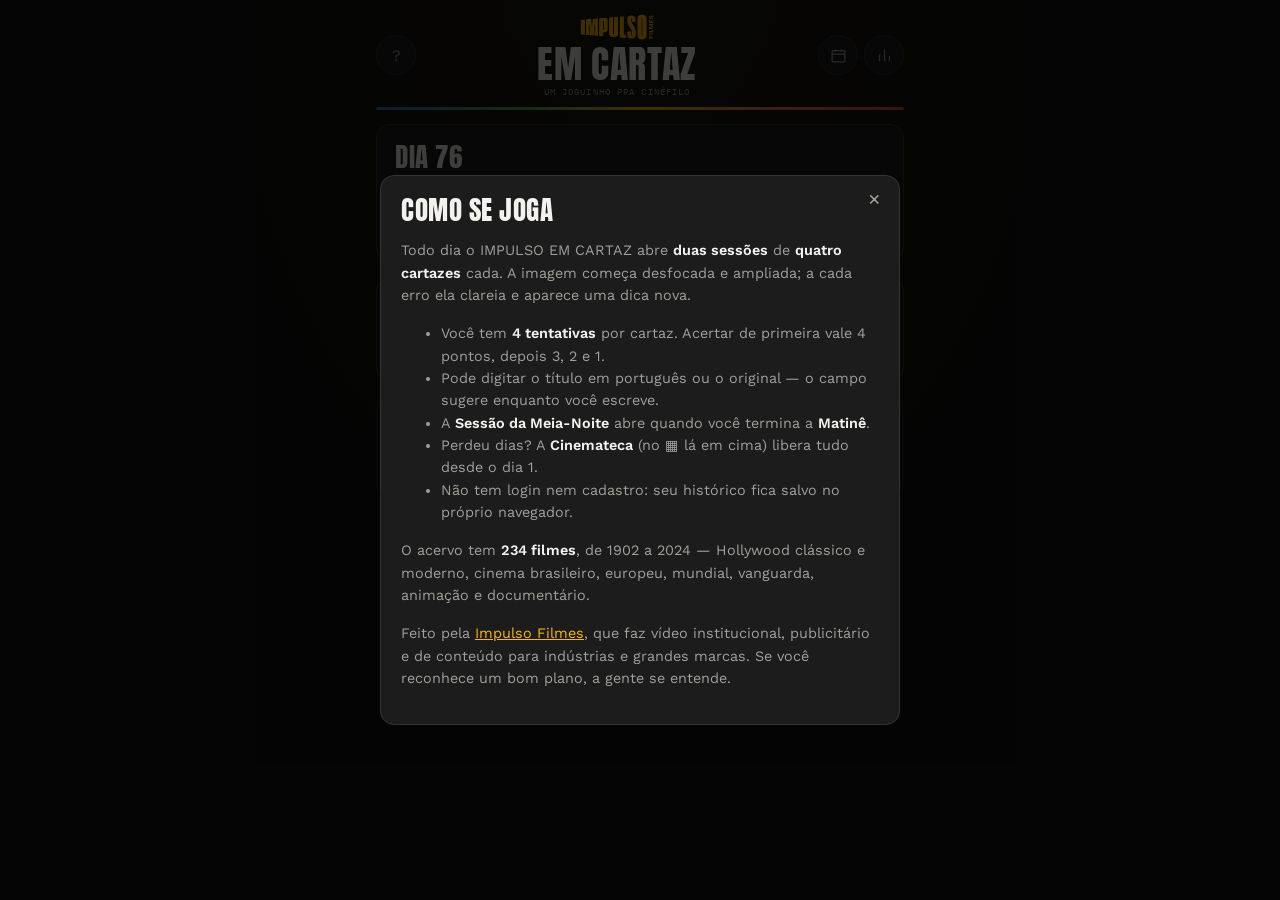
==== index.html @ c6629485 "Usa o logotipo oficial da Impulso e o ambar exato da marca - assets/logo-impulso.png: arquivo oficia" ====
<!doctype html>
<html lang="pt-BR">
<head>
<meta charset="utf-8">
<meta name="viewport" content="width=device-width,initial-scale=1,viewport-fit=cover">
<title>Impulso em Cartaz — o joguinho cinéfilo da Impulso Filmes</title>
<meta name="description" content="Todo dia, oito cartazes de cinema desfocados em duas sessões. Adivinhe o filme, de Méliès a Bacurau. Um joguinho da Impulso Filmes.">
<meta name="theme-color" content="#131313">
<meta property="og:title" content="Impulso em Cartaz — o joguinho cinéfilo da Impulso Filmes">
<meta property="og:description" content="Quatro cartazes na Matinê, quatro na Sessão da Meia-Noite. Todo dia. Sem login.">
<meta property="og:type" content="website">
<link rel="icon" href="data:image/svg+xml,%3Csvg xmlns='http://www.w3.org/2000/svg' viewBox='0 0 100 100'%3E%3Crect width='100' height='100' rx='22' fill='%23131313'/%3E%3Ccircle cx='50' cy='50' r='26' fill='none' stroke='%23f5b32d' stroke-width='7'/%3E%3Ccircle cx='50' cy='50' r='7' fill='%23f5b32d'/%3E%3C/svg%3E">
<link rel="stylesheet" href="assets/fontes/fontes.css">
<link rel="stylesheet" href="css/estilo.css">
</head>
<body>

<div class="envelope">

  <header class="topo">
    <button class="icone" id="btn-ajuda" title="Como jogar" aria-label="Como jogar">?</button>
    <div class="marca">
      <a class="logo-impulso topo-logo" href="https://impulsofilmes.com.br" target="_blank" rel="noopener" aria-label="Impulso Filmes">
        <img alt="Impulso Filmes">
        <span class="logo-texto" aria-hidden="true"><b>IMPULSO</b><i>FILMES</i></span>
      </a>
      <b>EM CARTAZ</b>
      <span class="assinatura">um joguinho pra cinéfilo</span>
    </div>
    <div class="grupo-icones">
      <button class="icone" id="btn-cinemateca" title="Cinemateca (dias anteriores)" aria-label="Cinemateca">
        <svg viewBox="0 0 24 24" width="17" height="17" fill="none" stroke="currentColor" stroke-width="1.8">
          <rect x="3" y="5" width="18" height="16" rx="2"/><path d="M3 10h18M8 3v4M16 3v4"/>
        </svg>
      </button>
      <button class="icone" id="btn-numeros" title="Seus números" aria-label="Seus números">
        <svg viewBox="0 0 24 24" width="17" height="17" fill="none" stroke="currentColor" stroke-width="1.8">
          <path d="M5 20V10M12 20V4M19 20v-7"/>
        </svg>
      </button>
    </div>
  </header>

  <div class="regua"></div>

  <main id="app">
    <div class="faixa oculto" id="faixa-arquivo"></div>
    <section id="tela-sessoes"></section>
    <section id="tela-jogo" class="oculto"></section>
    <section id="tela-revelacao" class="oculto"></section>
    <section id="tela-fim" class="oculto"></section>
    <section id="tela-cinemateca" class="oculto"></section>
  </main>

  <p class="rodape" id="rodape"></p>
</div>

<div id="modal-raiz"></div>

<script src="config.js"></script>
<script src="dados/filmes.js"></script>
<script src="dados/piadas.js"></script>
<script src="js/util.js"></script>
<script src="js/calendario.js"></script>
<script src="js/imagens.js"></script>
<script src="js/jogo.js"></script>
</body>
</html>
---- assets/fontes/fontes.css ----
/* Fontes da marca, servidas pelo proprio site (SIL Open Font License).
   Auto-suficiente: nao depende do Google Fonts, que muita rede
   corporativa bloqueia — justamente o publico deste jogo. */

/* Anton · latin-ext */
@font-face {
  font-family: 'Anton';
  font-style: normal;
  font-weight: 400;
  font-display: swap;
  src: url(anton-400-latin-ext.woff2) format('woff2');
  unicode-range: U+0100-02BA, U+02BD-02C5, U+02C7-02CC, U+02CE-02D7, U+02DD-02FF, U+0304, U+0308, U+0329, U+1D00-1DBF, U+1E00-1E9F, U+1EF2-1EFF, U+2020, U+20A0-20AB, U+20AD-20C0, U+2113, U+2C60-2C7F, U+A720-A7FF;
}

/* Anton · latin */
@font-face {
  font-family: 'Anton';
  font-style: normal;
  font-weight: 400;
  font-display: swap;
  src: url(anton-400-latin.woff2) format('woff2');
  unicode-range: U+0000-00FF, U+0131, U+0152-0153, U+02BB-02BC, U+02C6, U+02DA, U+02DC, U+0304, U+0308, U+0329, U+2000-206F, U+20AC, U+2122, U+2191, U+2193, U+2212, U+2215, U+FEFF, U+FFFD;
}

/* IBM Plex Mono · latin-ext */
@font-face {
  font-family: 'IBM Plex Mono';
  font-style: normal;
  font-weight: 400;
  font-display: swap;
  src: url(ibmplexmono-400-latin-ext.woff2) format('woff2');
  unicode-range: U+0100-02BA, U+02BD-02C5, U+02C7-02CC, U+02CE-02D7, U+02DD-02FF, U+0304, U+0308, U+0329, U+1D00-1DBF, U+1E00-1E9F, U+1EF2-1EFF, U+2020, U+20A0-20AB, U+20AD-20C0, U+2113, U+2C60-2C7F, U+A720-A7FF;
}

/* IBM Plex Mono · latin */
@font-face {
  font-family: 'IBM Plex Mono';
  font-style: normal;
  font-weight: 400;
  font-display: swap;
  src: url(ibmplexmono-400-latin.woff2) format('woff2');
  unicode-range: U+0000-00FF, U+0131, U+0152-0153, U+02BB-02BC, U+02C6, U+02DA, U+02DC, U+0304, U+0308, U+0329, U+2000-206F, U+20AC, U+2122, U+2191, U+2193, U+2212, U+2215, U+FEFF, U+FFFD;
}

/* IBM Plex Mono · latin-ext */
@font-face {
  font-family: 'IBM Plex Mono';
  font-style: normal;
  font-weight: 500;
  font-display: swap;
  src: url(ibmplexmono-500-latin-ext.woff2) format('woff2');
  unicode-range: U+0100-02BA, U+02BD-02C5, U+02C7-02CC, U+02CE-02D7, U+02DD-02FF, U+0304, U+0308, U+0329, U+1D00-1DBF, U+1E00-1E9F, U+1EF2-1EFF, U+2020, U+20A0-20AB, U+20AD-20C0, U+2113, U+2C60-2C7F, U+A720-A7FF;
}

/* IBM Plex Mono · latin */
@font-face {
  font-family: 'IBM Plex Mono';
  font-style: normal;
  font-weight: 500;
  font-display: swap;
  src: url(ibmplexmono-500-latin.woff2) format('woff2');
  unicode-range: U+0000-00FF, U+0131, U+0152-0153, U+02BB-02BC, U+02C6, U+02DA, U+02DC, U+0304, U+0308, U+0329, U+2000-206F, U+20AC, U+2122, U+2191, U+2193, U+2212, U+2215, U+FEFF, U+FFFD;
}

/* IBM Plex Mono · latin-ext */
@font-face {
  font-family: 'IBM Plex Mono';
  font-style: normal;
  font-weight: 600;
  font-display: swap;
  src: url(ibmplexmono-600-latin-ext.woff2) format('woff2');
  unicode-range: U+0100-02BA, U+02BD-02C5, U+02C7-02CC, U+02CE-02D7, U+02DD-02FF, U+0304, U+0308, U+0329, U+1D00-1DBF, U+1E00-1E9F, U+1EF2-1EFF, U+2020, U+20A0-20AB, U+20AD-20C0, U+2113, U+2C60-2C7F, U+A720-A7FF;
}

/* IBM Plex Mono · latin */
@font-face {
  font-family: 'IBM Plex Mono';
  font-style: normal;
  font-weight: 600;
  font-display: swap;
  src: url(ibmplexmono-600-latin.woff2) format('woff2');
  unicode-range: U+0000-00FF, U+0131, U+0152-0153, U+02BB-02BC, U+02C6, U+02DA, U+02DC, U+0304, U+0308, U+0329, U+2000-206F, U+20AC, U+2122, U+2191, U+2193, U+2212, U+2215, U+FEFF, U+FFFD;
}

/* Work Sans · latin-ext */
@font-face {
  font-family: 'Work Sans';
  font-style: normal;
  font-weight: 400;
  font-display: swap;
  src: url(worksans-400-latin-ext.woff2) format('woff2');
  unicode-range: U+0100-02BA, U+02BD-02C5, U+02C7-02CC, U+02CE-02D7, U+02DD-02FF, U+0304, U+0308, U+0329, U+1D00-1DBF, U+1E00-1E9F, U+1EF2-1EFF, U+2020, U+20A0-20AB, U+20AD-20C0, U+2113, U+2C60-2C7F, U+A720-A7FF;
}

/* Work Sans · latin */
@font-face {
  font-family: 'Work Sans';
  font-style: normal;
  font-weight: 400;
  font-display: swap;
  src: url(worksans-400-latin.woff2) format('woff2');
  unicode-range: U+0000-00FF, U+0131, U+0152-0153, U+02BB-02BC, U+02C6, U+02DA, U+02DC, U+0304, U+0308, U+0329, U+2000-206F, U+20AC, U+2122, U+2191, U+2193, U+2212, U+2215, U+FEFF, U+FFFD;
}

/* Work Sans · latin-ext */
@font-face {
  font-family: 'Work Sans';
  font-style: normal;
  font-weight: 500;
  font-display: swap;
  src: url(worksans-400-latin-ext.woff2) format('woff2');
  unicode-range: U+0100-02BA, U+02BD-02C5, U+02C7-02CC, U+02CE-02D7, U+02DD-02FF, U+0304, U+0308, U+0329, U+1D00-1DBF, U+1E00-1E9F, U+1EF2-1EFF, U+2020, U+20A0-20AB, U+20AD-20C0, U+2113, U+2C60-2C7F, U+A720-A7FF;
}

/* Work Sans · latin */
@font-face {
  font-family: 'Work Sans';
  font-style: normal;
  font-weight: 500;
  font-display: swap;
  src: url(worksans-400-latin.woff2) format('woff2');
  unicode-range: U+0000-00FF, U+0131, U+0152-0153, U+02BB-02BC, U+02C6, U+02DA, U+02DC, U+0304, U+0308, U+0329, U+2000-206F, U+20AC, U+2122, U+2191, U+2193, U+2212, U+2215, U+FEFF, U+FFFD;
}

/* Work Sans · latin-ext */
@font-face {
  font-family: 'Work Sans';
  font-style: normal;
  font-weight: 600;
  font-display: swap;
  src: url(worksans-400-latin-ext.woff2) format('woff2');
  unicode-range: U+0100-02BA, U+02BD-02C5, U+02C7-02CC, U+02CE-02D7, U+02DD-02FF, U+0304, U+0308, U+0329, U+1D00-1DBF, U+1E00-1E9F, U+1EF2-1EFF, U+2020, U+20A0-20AB, U+20AD-20C0, U+2113, U+2C60-2C7F, U+A720-A7FF;
}

/* Work Sans · latin */
@font-face {
  font-family: 'Work Sans';
  font-style: normal;
  font-weight: 600;
  font-display: swap;
  src: url(worksans-400-latin.woff2) format('woff2');
  unicode-range: U+0000-00FF, U+0131, U+0152-0153, U+02BB-02BC, U+02C6, U+02DA, U+02DC, U+0304, U+0308, U+0329, U+2000-206F, U+20AC, U+2122, U+2191, U+2193, U+2212, U+2215, U+FEFF, U+FFFD;
}
---- css/estilo.css ----
/* IMPULSO EM CARTAZ — folha de estilo unica.
   Tipografia e cores seguem a identidade da Impulso Filmes:
     Anton          titulos, sempre em caixa alta
     Work Sans      texto corrido
     IBM Plex Mono  bigodes (aquelas etiquetinhas em caixa alta)
   Trocar as variaveis abaixo troca o visual do jogo inteiro. */

:root{
  --fundo:#131313;        /* carvao do site */
  --papel:#1c1c1c;
  --papel-alto:#262626;
  --linha:#343434;
  --texto:#f4f2ee;
  --texto-fraco:#a3a09a;
  --impulso:#fdb908;      /* ambar oficial, tirado do proprio logotipo */
  --impulso-escuro:#d49a06;
  --cortina:#e0472c;
  --verde:#5cb87a;
  --raio:14px;
  --fonte:"Work Sans","Helvetica Neue",Helvetica,Arial,system-ui,sans-serif;
  --fonte-titulo:"Anton","Oswald","Impact","Haettenschweiler",sans-serif;
  --fonte-mono:"IBM Plex Mono","SFMono-Regular",Consolas,"Liberation Mono",monospace;
  /* regua degrade da marca */
  --regua:linear-gradient(90deg,#2f6fd0,#3aa857,#fdb908,#ef7f2a,#e0472c);
}

*{box-sizing:border-box}
html,body{margin:0;padding:0}
body{
  background:var(--fundo);
  color:var(--texto);
  font-family:var(--fonte);
  font-size:16px;
  line-height:1.55;
  -webkit-font-smoothing:antialiased;
  padding-bottom:2rem;
}
body::before{
  content:"";position:fixed;inset:0;pointer-events:none;z-index:0;opacity:.4;
  background:radial-gradient(ellipse at 50% -10%,rgba(253,185,8,.10),transparent 60%);
}
button{font-family:inherit;font-size:1rem;cursor:pointer;border:0;background:none;color:inherit}
a{color:var(--impulso)}

.envelope{position:relative;z-index:1;max-width:560px;margin:0 auto;padding:0 16px}

/* bigode: etiqueta curta em caixa alta, sempre em mono */
.bigode,.sessao-btn .etiqueta,.dica b,.selo,.cabecalho-jogo .titulo,.ficha dt,
.impulso-comenta b,.numeros span,.legenda,.tentativas,.etiqueta-imagem,
.placar .de,.rodape,.marca .assinatura,.marca .sobrenome,.resumo-lista .ano{
  font-family:var(--fonte-mono);
  text-transform:uppercase;
  letter-spacing:.12em;
}

h1,h2,h3,.nota{font-family:var(--fonte-titulo);font-weight:400;text-transform:uppercase;letter-spacing:.02em;line-height:1.05}

/* ---------- regua degrade ---------- */
.regua{height:3px;border-radius:2px;background:var(--regua);margin:0 0 14px}

/* ---------- topo ---------- */
.topo{display:flex;align-items:center;justify-content:space-between;gap:8px;padding:14px 0 10px}
.marca{text-align:center;line-height:1}
.marca .topo-logo{display:inline-flex;margin-bottom:3px}
.marca .topo-logo img{height:26px}
.marca .topo-logo .logo-texto b{font-size:1.05rem}
.marca .topo-logo .logo-texto i{font-size:.36rem}
.marca b{
  display:block;font-family:var(--fonte-titulo);font-weight:400;
  font-size:clamp(1.6rem,8.5vw,2.4rem);letter-spacing:.01em;color:var(--texto);
  white-space:nowrap;margin-top:2px;
}
.marca .assinatura{display:block;font-size:.58rem;color:var(--texto-fraco);margin-top:4px}
.icone{
  width:40px;height:40px;border-radius:50%;border:1px solid var(--linha);color:var(--texto-fraco);
  display:grid;place-items:center;background:var(--papel);
  transition:border-color .15s,background .15s,color .15s;flex:0 0 auto;
}
.icone:hover{border-color:var(--impulso);background:var(--papel-alto);color:var(--impulso)}
.grupo-icones{display:flex;gap:6px}

/* ---------- logotipo da Impulso ----------
   Enquanto nao existir assets/logo-impulso.svg, o lockup e remontado aqui
   com a propria tipografia da marca: IMPULSO em Anton e FILMES na vertical. */
.logo-impulso{display:inline-flex;align-items:center;text-decoration:none;color:var(--impulso);vertical-align:middle}
.logo-impulso img{display:none;height:26px;width:auto}
.logo-impulso.tem-arquivo img{display:block}
.logo-impulso.tem-arquivo .logo-texto{display:none}
.logo-texto{display:inline-flex;align-items:stretch;gap:3px;line-height:.82}
.logo-texto b{font-family:var(--fonte-titulo);font-weight:400;font-size:1.5rem;letter-spacing:-.01em}
.logo-texto i{
  font-family:var(--fonte-titulo);font-style:normal;font-size:.52rem;letter-spacing:.14em;
  writing-mode:vertical-rl;text-orientation:mixed;align-self:stretch;
  display:flex;align-items:flex-end;justify-content:flex-start;padding-top:2px;
}

/* ---------- faixas ---------- */
.faixa{
  background:var(--papel-alto);border:1px solid var(--linha);border-radius:var(--raio);
  padding:10px 14px;font-size:.82rem;color:var(--texto-fraco);margin-bottom:12px;
  display:flex;justify-content:space-between;align-items:center;gap:10px;
}
.faixa b{color:var(--texto)}
.faixa button{color:var(--impulso);font-size:.78rem;text-decoration:underline;white-space:nowrap;font-family:var(--fonte-mono);text-transform:uppercase;letter-spacing:.1em}

/* ---------- cartoes ---------- */
.cartao{
  background:var(--papel);border:1px solid var(--linha);border-radius:var(--raio);
  padding:18px;margin-bottom:14px;
}
.cartao h2{font-size:1.7rem;margin:0 0 4px}
.cartao p{margin:0;color:var(--texto-fraco);font-size:.9rem}
.sessao-linha{display:flex;align-items:center;justify-content:space-between;gap:12px;width:100%;text-align:left}
.sessao-btn{
  width:100%;background:var(--papel);border:1px solid var(--linha);border-radius:var(--raio);
  padding:16px 18px;margin-bottom:12px;transition:border-color .15s,transform .1s;
}
.sessao-btn:hover:not(:disabled){border-color:var(--impulso);transform:translateY(-1px)}
.sessao-btn:disabled{opacity:.55;cursor:not-allowed}
.sessao-btn .etiqueta{font-size:.6rem;color:var(--impulso)}
.sessao-btn h3{font-size:1.6rem;margin:3px 0 3px}
.sessao-btn small{color:var(--texto-fraco);font-size:.82rem;font-family:var(--fonte)}
.selo{
  font-size:.62rem;border:1px solid var(--linha);border-radius:999px;
  padding:5px 11px;color:var(--texto-fraco);white-space:nowrap;
}
.selo.ok{border-color:var(--verde);color:var(--verde)}
.selo.andamento{border-color:var(--impulso);color:var(--impulso)}

/* ---------- cabecalho do desafio ---------- */
.cabecalho-jogo{display:flex;align-items:center;justify-content:space-between;margin-bottom:10px;gap:10px}
.cabecalho-jogo .titulo{font-size:.64rem;color:var(--texto-fraco)}
.cabecalho-jogo .titulo b{color:var(--impulso);font-weight:500}
.passos{display:flex;gap:6px}
.passo{width:9px;height:9px;border-radius:50%;background:var(--linha)}
.passo.feito{background:var(--verde)}
.passo.errado{background:var(--cortina)}
.passo.atual{background:var(--impulso);box-shadow:0 0 0 3px rgba(253,185,8,.18)}

/* ---------- imagem ---------- */
.moldura{
  position:relative;width:100%;aspect-ratio:2/3;max-height:44vh;margin:0 auto 10px;
  border-radius:var(--raio);overflow:hidden;background:#000;border:1px solid var(--linha);
  display:grid;place-items:center;
}
.moldura.larga{aspect-ratio:16/9}
.moldura img{
  width:100%;height:100%;object-fit:cover;display:block;
  transition:filter .5s ease,transform .5s ease;transform-origin:var(--foco,50% 50%);
  filter:blur(var(--desfoque,26px)) grayscale(var(--cinza,1)) contrast(1.05);
  transform:scale(var(--zoom,2.1));
}
.moldura .carregando{position:absolute;inset:0;display:grid;place-items:center;color:var(--texto-fraco);font-size:.7rem;font-family:var(--fonte-mono);letter-spacing:.2em;text-transform:uppercase}
.moldura .etiqueta-imagem{
  position:absolute;left:8px;bottom:8px;font-size:.55rem;
  background:rgba(0,0,0,.6);border-radius:999px;padding:4px 10px;color:#ddd;
}

/* ---------- dicas ---------- */
.dicas{display:flex;flex-direction:column;gap:5px;margin-bottom:10px;min-height:30px}
.dica{
  background:var(--papel);border:1px solid var(--linha);border-left:3px solid var(--impulso);
  border-radius:8px;padding:7px 11px;font-size:.84rem;line-height:1.4;animation:surgir .25s ease;
  display:flex;gap:9px;align-items:baseline;
}
.dica b{color:var(--impulso);font-weight:500;font-size:.55rem;flex:0 0 auto;white-space:nowrap}
@keyframes surgir{from{opacity:0;transform:translateY(-4px)}to{opacity:1;transform:none}}

/* ---------- palpite ---------- */
.palpite{position:relative}
.palpite input{
  width:100%;padding:14px 16px;border-radius:var(--raio);border:1px solid var(--linha);
  background:var(--papel);color:var(--texto);font-size:1rem;outline:none;font-family:var(--fonte);
}
.palpite input:focus{border-color:var(--impulso)}
.sugestoes{
  /* abre PARA CIMA: se abrisse pra baixo, cobriria os botoes de chutar e
     desistir e roubaria o toque no celular */
  position:absolute;left:0;right:0;bottom:calc(100% + 6px);z-index:20;
  background:var(--papel-alto);border:1px solid var(--linha);border-radius:var(--raio);
  overflow:hidden auto;max-height:230px;box-shadow:0 12px 32px rgba(0,0,0,.5);
}
.sugestoes button{display:block;width:100%;text-align:left;padding:11px 14px;font-size:.92rem;border-bottom:1px solid var(--linha)}
.sugestoes button:last-child{border-bottom:0}
.sugestoes button:hover,.sugestoes button.marcada{background:var(--impulso);color:#151515}
.sugestoes small{color:var(--texto-fraco);margin-left:6px;font-family:var(--fonte-mono);font-size:.7rem}
.sugestoes button:hover small,.sugestoes button.marcada small{color:#3a2f10}

.botoes{display:flex;gap:8px;margin-top:10px}
.botao{
  flex:1;padding:14px 16px;border-radius:var(--raio);
  font-family:var(--fonte-titulo);font-size:1.05rem;letter-spacing:.06em;text-transform:uppercase;
  background:var(--impulso);color:#171717;transition:filter .15s;
}
.botao:hover{filter:brightness(1.08)}
.botao.secundario{background:transparent;border:1px solid var(--linha);color:var(--texto-fraco);flex:0 0 auto}
.botao.secundario:hover{border-color:var(--impulso);color:var(--impulso)}
.botao.perigo:hover{border-color:var(--cortina);color:var(--cortina)}
.botao:disabled{opacity:.5;cursor:not-allowed;filter:none}

.tentativas{display:flex;gap:6px;justify-content:center;margin-top:10px;font-size:.62rem;color:var(--texto-fraco)}
.erro-anterior{margin-top:10px;font-size:.85rem;color:var(--cortina);text-align:center;animation:tremer .3s}
@keyframes tremer{25%{transform:translateX(-4px)}75%{transform:translateX(4px)}}

/* ---------- revelacao ---------- */
.ficha h2{font-size:2rem;margin:0 0 3px}
.ficha .original{color:var(--texto-fraco);font-size:.85rem;font-style:italic;margin:0 0 10px}
.ficha dl{display:grid;grid-template-columns:auto 1fr;gap:5px 12px;margin:0 0 12px;font-size:.88rem}
.ficha dt{color:var(--texto-fraco);font-size:.58rem;padding-top:4px}
.ficha dd{margin:0}
.ficha .curiosidade{font-size:.9rem;border-top:1px solid var(--linha);padding-top:10px;margin:0 0 10px}
.impulso-comenta{
  background:linear-gradient(135deg,rgba(253,185,8,.14),rgba(253,185,8,.03));
  border:1px solid rgba(253,185,8,.35);border-radius:var(--raio);padding:12px 14px;font-size:.88rem;
}
.impulso-comenta b{display:block;font-size:.58rem;color:var(--impulso);margin-bottom:5px;font-weight:500}
.resultado-tarja{
  text-align:center;font-family:var(--fonte-titulo);letter-spacing:.06em;text-transform:uppercase;
  font-size:1.25rem;padding:9px;border-radius:var(--raio);margin-bottom:12px;
}
.resultado-tarja.acerto{background:rgba(92,184,122,.15);color:var(--verde);border:1px solid rgba(92,184,122,.4)}
.resultado-tarja.erro{background:rgba(224,71,44,.13);color:var(--cortina);border:1px solid rgba(224,71,44,.4)}

/* ---------- fim de sessao ---------- */
.placar{text-align:center;padding:6px 0 4px}
.placar .estrelas{font-size:1.6rem;letter-spacing:.14em;color:var(--impulso)}
.placar .nota{font-size:2.3rem;margin:6px 0 0}
.placar .de{color:var(--texto-fraco);font-size:.62rem;margin-top:4px}
.grade-resultado{display:flex;gap:8px;justify-content:center;margin:14px 0}
.grade-resultado span{font-size:1.5rem;letter-spacing:.1em}
.resumo-lista{list-style:none;padding:0;margin:12px 0 0;font-size:.88rem}
.resumo-lista li{display:flex;gap:8px;padding:7px 0;border-bottom:1px solid var(--linha)}
.resumo-lista li:last-child{border-bottom:0}
.resumo-lista .ano{color:var(--texto-fraco);font-size:.7rem}

/* ---------- cinemateca ---------- */
.grade-dias{display:grid;grid-template-columns:repeat(auto-fill,minmax(44px,1fr));gap:8px;margin-top:12px}
.dia-quadro{
  aspect-ratio:1;border-radius:10px;border:1px solid var(--linha);background:var(--papel);
  display:grid;place-items:center;font-size:.8rem;color:var(--texto-fraco);
  font-family:var(--fonte-mono);
}
.dia-quadro.jogavel{color:var(--texto)}
.dia-quadro.completo{background:rgba(92,184,122,.2);border-color:rgba(92,184,122,.5);color:var(--texto)}
.dia-quadro.parcial{background:rgba(253,185,8,.18);border-color:rgba(253,185,8,.5);color:var(--texto)}
.dia-quadro.hoje{outline:2px solid var(--impulso);outline-offset:2px}
.legenda{display:flex;flex-wrap:wrap;gap:12px;margin-top:14px;font-size:.58rem;color:var(--texto-fraco)}
.legenda i{width:11px;height:11px;border-radius:3px;display:inline-block;margin-right:5px;vertical-align:-1px}

/* ---------- numeros ---------- */
.numeros{display:grid;grid-template-columns:repeat(4,1fr);gap:8px;text-align:center;margin:8px 0 4px}
.numeros b{display:block;font-family:var(--fonte-titulo);font-size:1.9rem;font-weight:400}
.numeros span{font-size:.55rem;color:var(--texto-fraco)}

/* ---------- chamada da impulso ---------- */
.chamada{
  background:var(--papel);border:1px solid rgba(253,185,8,.35);border-radius:var(--raio);
  padding:0 0 20px;margin:16px 0 8px;text-align:center;overflow:hidden;
}
.chamada .regua{margin:0 0 18px;border-radius:0}
.chamada .miolo{padding:0 18px}
.chamada h3{font-size:1.45rem;margin:0 0 8px}
.chamada p{font-size:.88rem;color:var(--texto-fraco);margin:0 0 14px}
.chamada .logo-impulso{margin-bottom:12px}
.chamada .logo-impulso img{height:34px}
.chamada a.cta{
  display:inline-block;background:var(--impulso);color:#171717;text-decoration:none;
  font-family:var(--fonte-titulo);letter-spacing:.06em;text-transform:uppercase;
  padding:12px 26px;border-radius:999px;font-size:1rem;
}

/* ---------- modal ---------- */
.fundo-modal{position:fixed;inset:0;background:rgba(0,0,0,.75);display:grid;place-items:center;padding:16px;z-index:50}
.modal{
  background:var(--papel);border:1px solid var(--linha);border-radius:var(--raio);
  padding:20px;max-width:520px;width:100%;max-height:86vh;overflow:auto;position:relative;
}
.modal h2{font-size:1.7rem;margin:0 0 10px}
.modal p,.modal li{font-size:.9rem;color:var(--texto-fraco)}
.modal b{color:var(--texto)}
.fechar{position:absolute;top:10px;right:12px;font-size:1.3rem;color:var(--texto-fraco)}

.rodape{text-align:center;font-size:.56rem;color:var(--texto-fraco);margin-top:22px;line-height:2}
.rodape a{color:var(--texto-fraco);text-decoration:underline}
.rodape .logo-impulso{margin:0 3px}
.rodape .logo-impulso img{height:22px;vertical-align:-6px}
.rodape .logo-texto b{font-size:1.05rem}
.rodape .logo-texto i{font-size:.36rem}

.oculto{display:none !important}

@media (max-height:720px){
  .moldura{max-height:38vh}
}
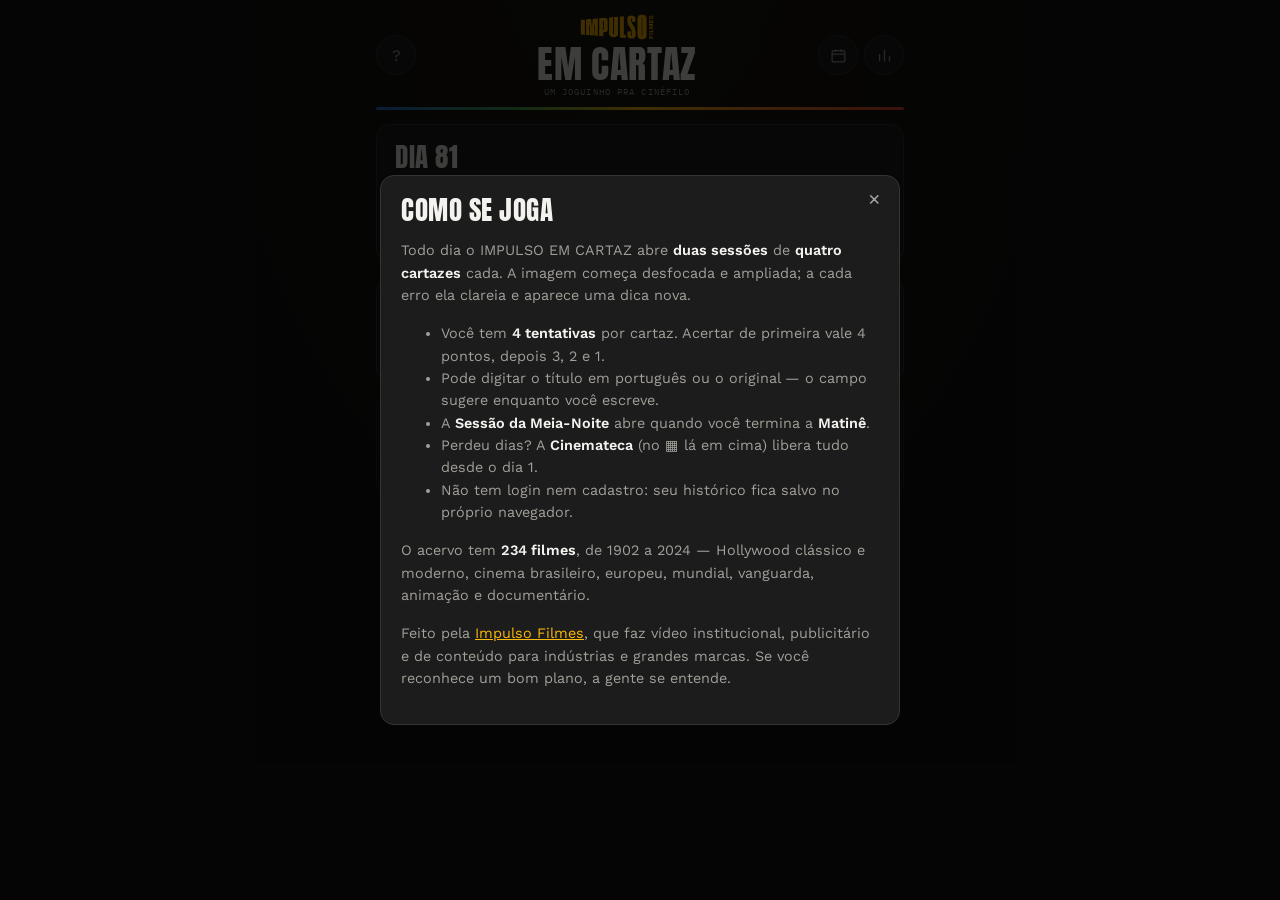
==== commit de03a5c5: "Da ao jogo uma arte de compartilhamento e icone de celular O link colado no WhatsApp, no LinkedIn ou" ====
--- a/index.html
+++ b/index.html
@@ -9,6 +9,16 @@
 <meta property="og:title" content="Impulso em Cartaz — o joguinho cinéfilo da Impulso Filmes">
 <meta property="og:description" content="Quatro cartazes na Matinê, quatro na Sessão da Meia-Noite. Todo dia. Sem login.">
 <meta property="og:type" content="website">
+<meta property="og:url" content="https://danielimpulso.github.io/impulso-em-cartaz/">
+<meta property="og:image" content="https://danielimpulso.github.io/impulso-em-cartaz/assets/og.jpg">
+<meta property="og:image:width" content="1200">
+<meta property="og:image:height" content="630">
+<meta property="og:locale" content="pt_BR">
+<meta name="twitter:card" content="summary_large_image">
+<meta name="twitter:title" content="Impulso em Cartaz">
+<meta name="twitter:description" content="Oito cartazes de cinema desfocados por dia, em duas sessões. Um joguinho da Impulso Filmes.">
+<meta name="twitter:image" content="https://danielimpulso.github.io/impulso-em-cartaz/assets/og.jpg">
+<link rel="apple-touch-icon" href="assets/icone-180.png">
 <link rel="icon" href="data:image/svg+xml,%3Csvg xmlns='http://www.w3.org/2000/svg' viewBox='0 0 100 100'%3E%3Crect width='100' height='100' rx='22' fill='%23131313'/%3E%3Ccircle cx='50' cy='50' r='26' fill='none' stroke='%23f5b32d' stroke-width='7'/%3E%3Ccircle cx='50' cy='50' r='7' fill='%23f5b32d'/%3E%3C/svg%3E">
 <link rel="stylesheet" href="assets/fontes/fontes.css">
 <link rel="stylesheet" href="css/estilo.css">
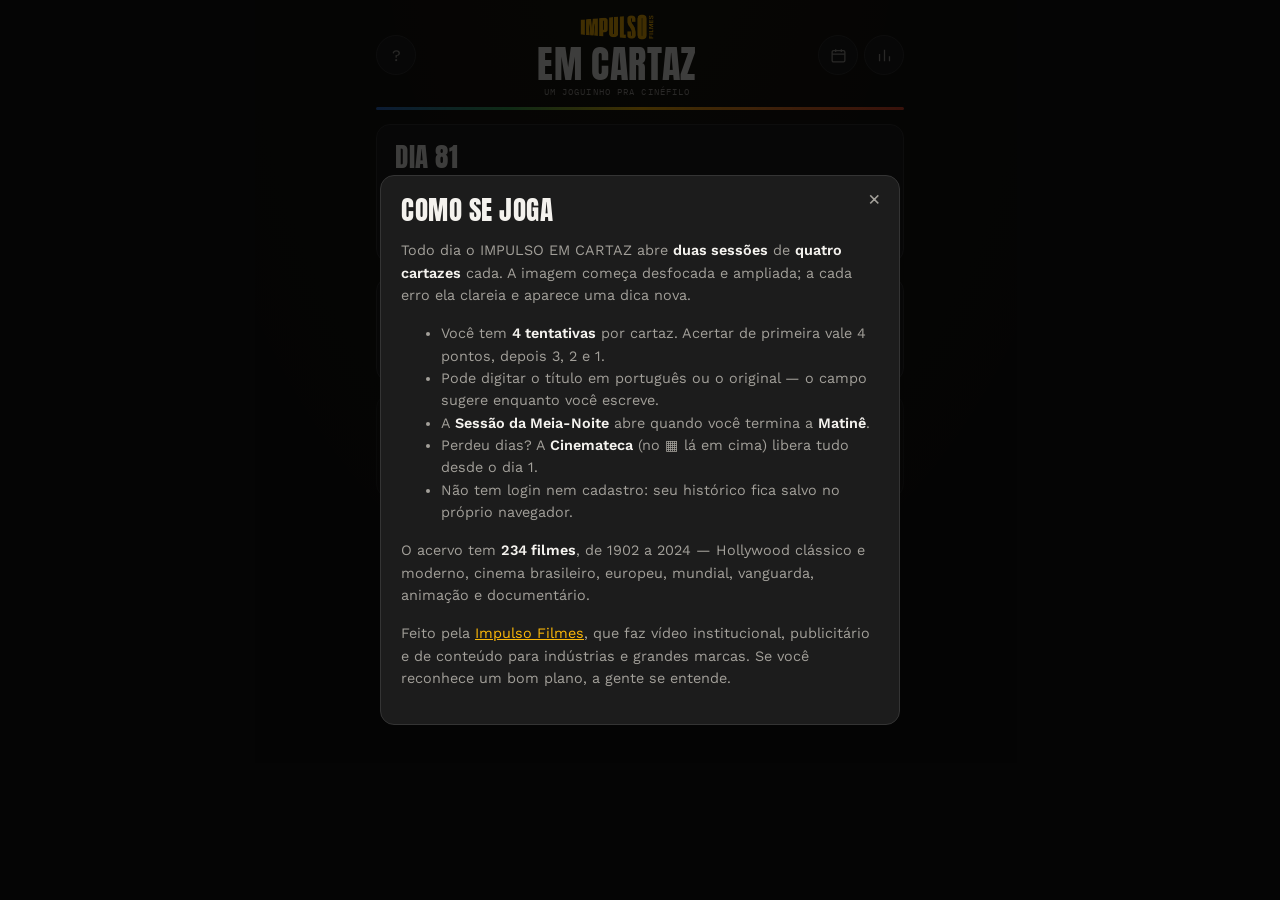
==== commit ba5bb0f6: "Adiciona o Desafie alguem, que abre o WhatsApp com a mensagem pronta No fim da sessao a pessoa escre" ====
--- a/index.html
+++ b/index.html
@@ -70,7 +70,9 @@
 <script src="config.js"></script>
 <script src="dados/filmes.js"></script>
 <script src="dados/piadas.js"></script>
+<script src="dados/nomes.js"></script>
 <script src="js/util.js"></script>
+<script src="js/metricas.js"></script>
 <script src="js/calendario.js"></script>
 <script src="js/imagens.js"></script>
 <script src="js/jogo.js"></script>
--- a/css/estilo.css
+++ b/css/estilo.css
@@ -269,6 +269,23 @@
   padding:12px 26px;border-radius:999px;font-size:1rem;
 }
 
+/* ---------- desafiar um amigo ---------- */
+.desafio h3{font-size:1.5rem;margin:0 0 4px}
+.desafio > p{font-size:.86rem;color:var(--texto-fraco);margin:0 0 14px}
+.desafio .campos{display:flex;flex-direction:column;gap:8px;margin-bottom:10px}
+.desafio input{
+  width:100%;padding:12px 14px;border-radius:10px;border:1px solid var(--linha);
+  background:var(--papel-alto);color:var(--texto);font-size:.95rem;font-family:var(--fonte);outline:none;
+}
+.desafio input:focus{border-color:var(--impulso)}
+.desafio .aviso{font-size:.8rem;color:var(--cortina);margin:0 0 10px;min-height:0}
+.desafio .previa{
+  background:var(--papel-alto);border:1px solid var(--linha);border-left:3px solid var(--impulso);
+  border-radius:10px;padding:11px 13px;font-size:.82rem;white-space:pre-wrap;color:var(--texto-fraco);
+  margin-bottom:12px;line-height:1.5;
+}
+.desafio .previa b{color:var(--texto);font-weight:600}
+
 /* ---------- modal ---------- */
 .fundo-modal{position:fixed;inset:0;background:rgba(0,0,0,.75);display:grid;place-items:center;padding:16px;z-index:50}
 .modal{
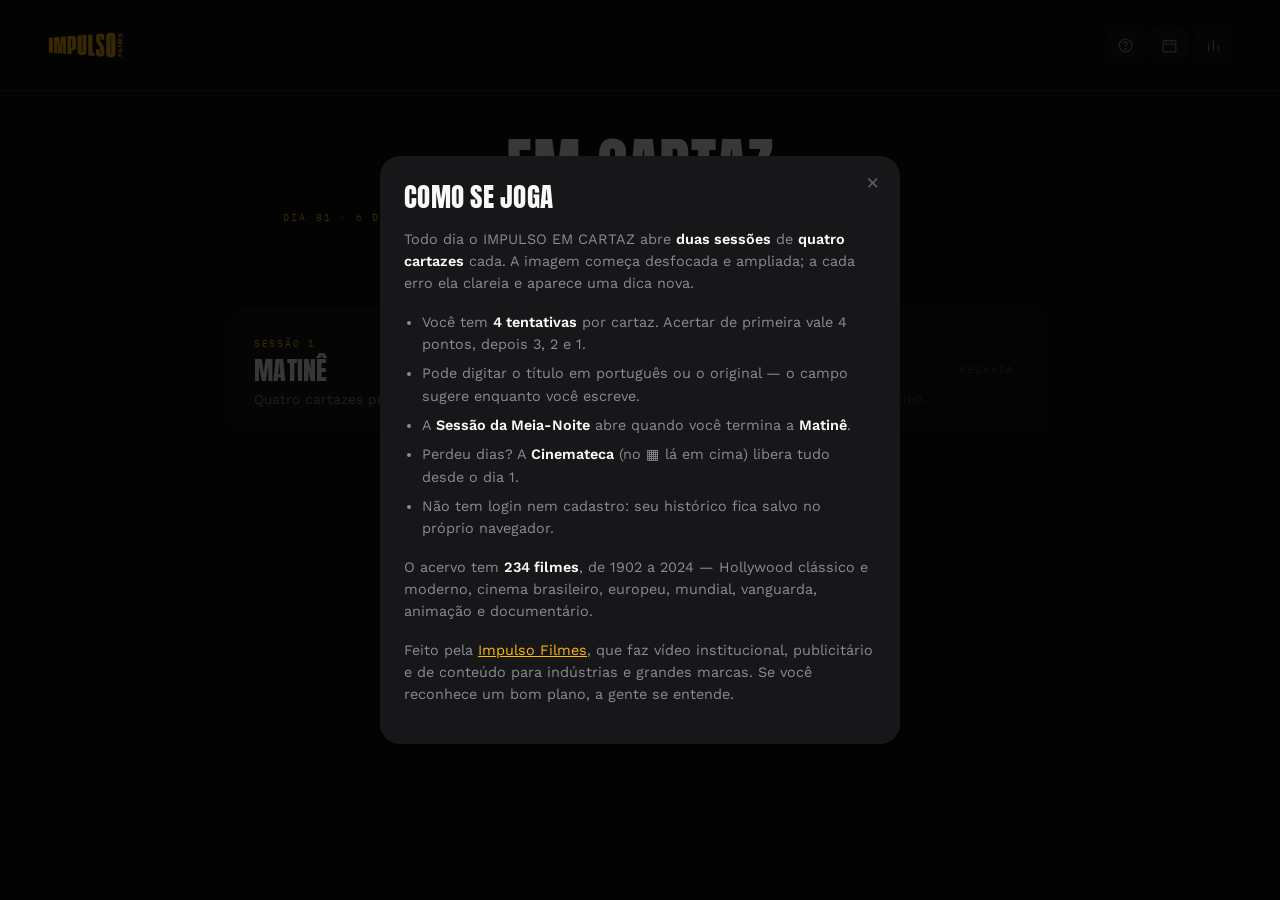
==== commit 1ebe8e93: "Redesenha a interface na direcao Sala Escura Layout aprovado a partir de dois mockups. O principio e" ====
--- a/index.html
+++ b/index.html
@@ -25,19 +25,17 @@
 </head>
 <body>
 
-<div class="envelope">
-
   <header class="topo">
-    <button class="icone" id="btn-ajuda" title="Como jogar" aria-label="Como jogar">?</button>
-    <div class="marca">
-      <a class="logo-impulso topo-logo" href="https://impulsofilmes.com.br" target="_blank" rel="noopener" aria-label="Impulso Filmes">
-        <img alt="Impulso Filmes">
-        <span class="logo-texto" aria-hidden="true"><b>IMPULSO</b><i>FILMES</i></span>
-      </a>
-      <b>EM CARTAZ</b>
-      <span class="assinatura">um joguinho pra cinéfilo</span>
-    </div>
+    <a class="logo-impulso" href="https://impulsofilmes.com.br" target="_blank" rel="noopener" aria-label="Impulso Filmes">
+      <img alt="Impulso Filmes">
+      <span class="logo-texto" aria-hidden="true"><b>IMPULSO</b><i>FILMES</i></span>
+    </a>
     <div class="grupo-icones">
+      <button class="icone" id="btn-ajuda" title="Como jogar" aria-label="Como jogar">
+        <svg viewBox="0 0 24 24" width="17" height="17" fill="none" stroke="currentColor" stroke-width="1.8">
+          <circle cx="12" cy="12" r="9"/><path d="M9.5 9.5a2.5 2.5 0 113 2.5v1.5"/><circle cx="12" cy="17" r=".7" fill="currentColor"/>
+        </svg>
+      </button>
       <button class="icone" id="btn-cinemateca" title="Cinemateca (dias anteriores)" aria-label="Cinemateca">
         <svg viewBox="0 0 24 24" width="17" height="17" fill="none" stroke="currentColor" stroke-width="1.8">
           <rect x="3" y="5" width="18" height="16" rx="2"/><path d="M3 10h18M8 3v4M16 3v4"/>
@@ -51,9 +49,8 @@
     </div>
   </header>
 
-  <div class="regua"></div>
 
-  <main id="app">
+  <main id="app" class="envelope">
     <div class="faixa oculto" id="faixa-arquivo"></div>
     <section id="tela-sessoes"></section>
     <section id="tela-jogo" class="oculto"></section>
@@ -62,8 +59,7 @@
     <section id="tela-cinemateca" class="oculto"></section>
   </main>
 
-  <p class="rodape" id="rodape"></p>
-</div>
+  <p class="rodape envelope" id="rodape"></p>
 
 <div id="modal-raiz"></div>
 
--- a/css/estilo.css
+++ b/css/estilo.css
@@ -1,311 +1,293 @@
-/* IMPULSO EM CARTAZ — folha de estilo unica.
-   Tipografia e cores seguem a identidade da Impulso Filmes:
+/* IMPULSO EM CARTAZ — folha de estilo unica (direcao "Sala Escura").
+   Tipografia e cores da Impulso Filmes:
      Anton          titulos, sempre em caixa alta
      Work Sans      texto corrido
-     IBM Plex Mono  bigodes (aquelas etiquetinhas em caixa alta)
-   Trocar as variaveis abaixo troca o visual do jogo inteiro. */
+     IBM Plex Mono  bigodes (as etiquetinhas em caixa alta)
+   Principio do layout: separar por espaco, nao por borda. Quase nada tem
+   moldura; o que agrupa e o respiro. So a acao principal tem cor. */
 
 :root{
-  --fundo:#131313;        /* carvao do site */
-  --papel:#1c1c1c;
-  --papel-alto:#262626;
-  --linha:#343434;
-  --texto:#f4f2ee;
-  --texto-fraco:#a3a09a;
-  --impulso:#fdb908;      /* ambar oficial, tirado do proprio logotipo */
-  --impulso-escuro:#d49a06;
-  --cortina:#e0472c;
-  --verde:#5cb87a;
-  --raio:14px;
+  --fundo:#0e0e10;
+  --superficie:#17171a;
+  --superficie2:#1f1f24;
+  --linha:#26262c;
+  --texto:#faf9f7;
+  --fraco:#8b8b93;
+  --apagado:#5c5c66;
+  --ambar:#fdb908;
+  --verde:#4ea46a;
+  --vermelho:#d0563c;
+  --r:16px;
   --fonte:"Work Sans","Helvetica Neue",Helvetica,Arial,system-ui,sans-serif;
-  --fonte-titulo:"Anton","Oswald","Impact","Haettenschweiler",sans-serif;
-  --fonte-mono:"IBM Plex Mono","SFMono-Regular",Consolas,"Liberation Mono",monospace;
-  /* regua degrade da marca */
-  --regua:linear-gradient(90deg,#2f6fd0,#3aa857,#fdb908,#ef7f2a,#e0472c);
+  --fonte-titulo:"Anton","Oswald","Impact",sans-serif;
+  --fonte-mono:"IBM Plex Mono","SFMono-Regular",Consolas,monospace;
 }
 
 *{box-sizing:border-box}
 html,body{margin:0;padding:0}
 body{
-  background:var(--fundo);
-  color:var(--texto);
-  font-family:var(--fonte);
-  font-size:16px;
-  line-height:1.55;
+  background:var(--fundo);color:var(--texto);
+  font-family:var(--fonte);font-size:16px;line-height:1.55;
   -webkit-font-smoothing:antialiased;
-  padding-bottom:2rem;
-}
-body::before{
-  content:"";position:fixed;inset:0;pointer-events:none;z-index:0;opacity:.4;
-  background:radial-gradient(ellipse at 50% -10%,rgba(253,185,8,.10),transparent 60%);
 }
 button{font-family:inherit;font-size:1rem;cursor:pointer;border:0;background:none;color:inherit}
-a{color:var(--impulso)}
-
-.envelope{position:relative;z-index:1;max-width:560px;margin:0 auto;padding:0 16px}
+a{color:var(--ambar)}
+h1,h2,h3,.placar .nota,.resultado-tarja{font-family:var(--fonte-titulo);font-weight:400;text-transform:uppercase;letter-spacing:.01em;line-height:1.22;margin:0}
 
 /* bigode: etiqueta curta em caixa alta, sempre em mono */
-.bigode,.sessao-btn .etiqueta,.dica b,.selo,.cabecalho-jogo .titulo,.ficha dt,
-.impulso-comenta b,.numeros span,.legenda,.tentativas,.etiqueta-imagem,
-.placar .de,.rodape,.marca .assinatura,.marca .sobrenome,.resumo-lista .ano{
-  font-family:var(--fonte-mono);
-  text-transform:uppercase;
-  letter-spacing:.12em;
-}
-
-h1,h2,h3,.nota{font-family:var(--fonte-titulo);font-weight:400;text-transform:uppercase;letter-spacing:.02em;line-height:1.05}
-
-/* ---------- regua degrade ---------- */
-.regua{height:3px;border-radius:2px;background:var(--regua);margin:0 0 14px}
+.bigode,.dica b,.selo,.cabeca .trilha-rotulo,.ficha dt,.impulso-comenta b,
+.numeros span,.legenda,.etiqueta-imagem,.placar .de,.rodape,.sessao-btn .etiqueta,
+.dica-titulo,.desisto,.resumo-lista .ano,.faixa button{
+  font-family:var(--fonte-mono);text-transform:uppercase;letter-spacing:.18em;
+}
 
 /* ---------- topo ---------- */
-.topo{display:flex;align-items:center;justify-content:space-between;gap:8px;padding:14px 0 10px}
-.marca{text-align:center;line-height:1}
-.marca .topo-logo{display:inline-flex;margin-bottom:3px}
-.marca .topo-logo img{height:26px}
-.marca .topo-logo .logo-texto b{font-size:1.05rem}
-.marca .topo-logo .logo-texto i{font-size:.36rem}
-.marca b{
-  display:block;font-family:var(--fonte-titulo);font-weight:400;
-  font-size:clamp(1.6rem,8.5vw,2.4rem);letter-spacing:.01em;color:var(--texto);
-  white-space:nowrap;margin-top:2px;
-}
-.marca .assinatura{display:block;font-size:.58rem;color:var(--texto-fraco);margin-top:4px}
+.topo{display:flex;align-items:center;justify-content:space-between;padding:18px 20px}
+.topo .logo-impulso img{height:22px}
+.grupo-icones{display:flex;gap:6px}
 .icone{
-  width:40px;height:40px;border-radius:50%;border:1px solid var(--linha);color:var(--texto-fraco);
-  display:grid;place-items:center;background:var(--papel);
-  transition:border-color .15s,background .15s,color .15s;flex:0 0 auto;
-}
-.icone:hover{border-color:var(--impulso);background:var(--papel-alto);color:var(--impulso)}
-.grupo-icones{display:flex;gap:6px}
-
-/* ---------- logotipo da Impulso ----------
-   Enquanto nao existir assets/logo-impulso.svg, o lockup e remontado aqui
-   com a propria tipografia da marca: IMPULSO em Anton e FILMES na vertical. */
-.logo-impulso{display:inline-flex;align-items:center;text-decoration:none;color:var(--impulso);vertical-align:middle}
-.logo-impulso img{display:none;height:26px;width:auto}
+  width:38px;height:38px;border:0;border-radius:12px;background:var(--superficie);
+  color:var(--fraco);display:grid;place-items:center;transition:background .15s,color .15s;
+}
+.icone:hover{background:var(--superficie2);color:var(--ambar)}
+
+.envelope{max-width:440px;margin:0 auto;padding:0 20px 32px}
+
+/* ---------- faixa de arquivo ---------- */
+.faixa{
+  display:flex;justify-content:space-between;align-items:center;gap:10px;
+  background:var(--superficie);border-radius:var(--r);padding:11px 15px;
+  font-size:.84rem;color:var(--fraco);margin-bottom:16px;
+}
+.faixa b{color:var(--texto);font-weight:500}
+.faixa button{color:var(--ambar);font-size:.62rem;white-space:nowrap}
+
+/* ---------- tela de sessoes ---------- */
+.abertura{padding:4px 0 22px}
+.abertura h1{font-size:clamp(2.1rem,11vw,2.9rem);line-height:1.05}
+.abertura .data{color:var(--ambar);font-size:.64rem;font-family:var(--fonte-mono);
+  text-transform:uppercase;letter-spacing:.2em;margin:8px 0 10px}
+.abertura p{color:var(--fraco);font-size:.92rem;margin:0}
+
+.sessao-btn{
+  width:100%;text-align:left;background:var(--superficie);border-radius:var(--r);
+  padding:18px;margin-bottom:12px;transition:background .15s,transform .1s;
+}
+.sessao-btn:hover:not(:disabled){background:var(--superficie2);transform:translateY(-1px)}
+.sessao-btn:disabled{opacity:.45;cursor:not-allowed}
+.sessao-linha{display:flex;align-items:center;justify-content:space-between;gap:14px;width:100%}
+.sessao-btn .etiqueta{font-size:.6rem;color:var(--ambar)}
+.sessao-btn h3{font-size:1.6rem;margin:4px 0 3px}
+.sessao-btn small{color:var(--fraco);font-size:.85rem;font-family:var(--fonte)}
+.selo{font-size:.6rem;color:var(--fraco);background:var(--superficie2);border-radius:999px;
+  padding:6px 12px;white-space:nowrap}
+.selo.ok{color:var(--verde)}
+.selo.andamento{color:var(--ambar)}
+
+/* ---------- tela de jogo e revelacao ---------- */
+.jogo-grade{display:block}
+.cabeca{display:flex;align-items:baseline;justify-content:space-between;gap:14px;margin:16px 0 14px}
+.cabeca h1{font-size:1.65rem}
+.cabeca h1 i{font-style:normal;color:var(--ambar)}
+.trilha{display:flex;gap:5px;flex:0 0 auto}
+.trilha i{width:26px;height:3px;border-radius:2px;background:var(--linha);display:block}
+.trilha i.ok{background:var(--verde)}
+.trilha i.errou{background:var(--vermelho)}
+.trilha i.agora{background:var(--ambar)}
+
+.moldura{
+  position:relative;width:100%;aspect-ratio:1/1;border-radius:20px;overflow:hidden;
+  background:#000;display:grid;place-items:center;
+}
+.moldura img,.moldura canvas{width:100%;height:100%;object-fit:cover;display:block;animation:aparecer .3s ease}
+.moldura canvas{image-rendering:pixelated;image-rendering:-moz-crisp-edges;image-rendering:crisp-edges}
+.moldura .carregando{position:absolute;inset:0;display:grid;place-items:center;color:var(--apagado);
+  font-family:var(--fonte-mono);font-size:.68rem;letter-spacing:.2em;text-transform:uppercase}
+.moldura .etiqueta-imagem{position:absolute;left:10px;bottom:10px;font-size:.55rem;
+  background:rgba(0,0,0,.6);border-radius:999px;padding:5px 11px;color:#ddd}
+@keyframes aparecer{from{opacity:.35}to{opacity:1}}
+
+.dica-titulo{font-size:.62rem;color:var(--apagado);margin-bottom:9px}
+.dicas{display:flex;flex-wrap:wrap;gap:7px;margin-bottom:20px;min-height:36px}
+.dica{
+  background:var(--superficie);border-radius:999px;padding:8px 15px;font-size:.84rem;
+  color:var(--fraco);display:flex;gap:9px;align-items:baseline;animation:surgir .25s ease;
+}
+.dica:last-child{background:var(--superficie2);color:var(--texto)}
+.dica b{font-size:.58rem;color:var(--ambar);font-weight:500;flex:0 0 auto;letter-spacing:.16em}
+.dica.longa{border-radius:14px;width:100%}
+@keyframes surgir{from{opacity:0;transform:translateY(-4px)}to{opacity:1;transform:none}}
+
+.palpite{position:relative;margin-bottom:12px}
+.palpite input{
+  width:100%;height:56px;border:0;border-radius:var(--r);background:var(--superficie);
+  color:var(--texto);font-family:var(--fonte);font-size:16px;padding:0 18px;
+  outline:2px solid transparent;outline-offset:0;
+}
+.palpite input::placeholder{color:var(--apagado)}
+.palpite input:focus{outline-color:var(--ambar)}
+.sugestoes{
+  position:absolute;left:0;right:0;bottom:calc(100% + 8px);z-index:20;
+  background:var(--superficie2);border-radius:var(--r);overflow:hidden auto;max-height:240px;
+  box-shadow:0 18px 40px rgba(0,0,0,.6);
+}
+.sugestoes button{display:block;width:100%;text-align:left;padding:12px 16px;font-size:.94rem}
+.sugestoes button:hover,.sugestoes button.marcada{background:var(--ambar);color:#141414}
+.sugestoes small{color:var(--apagado);margin-left:7px;font-family:var(--fonte-mono);font-size:.68rem}
+.sugestoes button:hover small,.sugestoes button.marcada small{color:#4a3c0c}
+
+.acao{
+  width:100%;height:56px;border-radius:var(--r);background:var(--ambar);color:#141414;
+  font-family:var(--fonte-titulo);font-size:1.12rem;letter-spacing:.06em;text-transform:uppercase;
+  transition:filter .15s;
+}
+.acao:hover{filter:brightness(1.07)}
+.acao:disabled{opacity:.5;cursor:not-allowed}
+.acao.calma{background:var(--superficie);color:var(--texto)}
+.acao.calma:hover{background:var(--superficie2);filter:none}
+
+.rodape-acao{display:flex;align-items:center;justify-content:space-between;gap:12px;margin-top:16px}
+.tentativas{display:flex;gap:5px;align-items:center}
+.tentativas i{width:22px;height:4px;border-radius:2px;background:var(--ambar);display:block}
+.tentativas i.gasta{background:var(--linha)}
+.desisto{color:var(--apagado);font-size:.6rem;padding:6px 0}
+.desisto:hover{color:var(--vermelho)}
+.erro-anterior{margin-top:12px;font-size:.86rem;color:var(--vermelho);text-align:center;animation:tremer .3s}
+@keyframes tremer{25%{transform:translateX(-4px)}75%{transform:translateX(4px)}}
+
+/* ---------- revelacao ---------- */
+.resultado-tarja{
+  font-family:var(--fonte-mono);font-size:.64rem;letter-spacing:.18em;text-transform:uppercase;
+  padding:9px 0;margin-bottom:14px;
+}
+.resultado-tarja.acerto{color:var(--verde)}
+.resultado-tarja.erro{color:var(--vermelho)}
+.ficha h2{font-size:2rem;margin:18px 0 3px}
+.ficha .original{color:var(--fraco);font-size:.86rem;font-style:italic;margin:0 0 16px}
+.ficha dl{display:grid;grid-template-columns:auto 1fr;gap:9px 16px;margin:0 0 18px;font-size:.9rem}
+.ficha dt{color:var(--apagado);font-size:.56rem;padding-top:4px}
+.ficha dd{margin:0}
+.ficha .curiosidade{font-size:.92rem;color:var(--fraco);margin:0 0 16px}
+.impulso-comenta{
+  background:var(--superficie);border-radius:var(--r);padding:14px 16px;font-size:.89rem;
+  border-left:3px solid var(--ambar);
+}
+.impulso-comenta b{display:block;font-size:.56rem;color:var(--ambar);margin-bottom:6px;font-weight:500}
+
+/* ---------- fim de sessao ---------- */
+.placar{text-align:center;padding:12px 0 6px}
+.placar .estrelas{font-size:1.7rem;letter-spacing:.16em;color:var(--ambar)}
+.placar .nota{font-size:2.4rem;margin:8px 0 0}
+.placar .de{color:var(--fraco);font-size:.6rem;margin-top:6px}
+.grade-resultado{text-align:center;font-size:1.6rem;letter-spacing:.14em;margin:16px 0}
+.resumo-lista{list-style:none;padding:0;margin:18px 0 0;font-size:.9rem}
+.resumo-lista li{display:flex;gap:10px;padding:9px 0;border-bottom:1px solid var(--linha)}
+.resumo-lista li:last-child{border-bottom:0}
+.resumo-lista .ano{color:var(--apagado);font-size:.64rem}
+
+/* ---------- desafiar alguem ---------- */
+.desafio{margin-top:26px}
+.desafio h3{font-size:1.5rem;margin-bottom:4px}
+.desafio > p{font-size:.88rem;color:var(--fraco);margin:0 0 16px}
+.desafio .campos{display:flex;flex-direction:column;gap:8px;margin-bottom:10px}
+.desafio input{
+  width:100%;height:50px;border:0;border-radius:14px;background:var(--superficie);
+  color:var(--texto);font-family:var(--fonte);font-size:.96rem;padding:0 16px;
+  outline:2px solid transparent;
+}
+.desafio input::placeholder{color:var(--apagado)}
+.desafio input:focus{outline-color:var(--ambar)}
+.desafio .aviso{font-size:.8rem;color:var(--vermelho);margin-bottom:10px}
+.desafio .previa{
+  background:var(--superficie);border-radius:14px;border-left:3px solid var(--ambar);
+  padding:13px 15px;font-size:.83rem;white-space:pre-wrap;color:var(--fraco);
+  line-height:1.55;margin-bottom:14px;
+}
+
+/* ---------- cinemateca ---------- */
+.grade-dias{display:grid;grid-template-columns:repeat(auto-fill,minmax(46px,1fr));gap:8px;margin-top:16px}
+.dia-quadro{
+  aspect-ratio:1;border:0;border-radius:12px;background:var(--superficie);
+  display:grid;place-items:center;font-family:var(--fonte-mono);font-size:.8rem;color:var(--fraco);
+}
+.dia-quadro:hover{background:var(--superficie2);color:var(--texto)}
+.dia-quadro.completo{background:rgba(78,164,106,.22);color:var(--texto)}
+.dia-quadro.parcial{background:rgba(253,185,8,.18);color:var(--texto)}
+.dia-quadro.hoje{outline:2px solid var(--ambar);outline-offset:2px;color:var(--texto)}
+.legenda{display:flex;flex-wrap:wrap;gap:14px;margin-top:18px;font-size:.55rem;color:var(--apagado)}
+.legenda i{width:10px;height:10px;border-radius:3px;display:inline-block;margin-right:6px;vertical-align:-1px}
+
+/* ---------- numeros ---------- */
+.numeros{display:grid;grid-template-columns:repeat(4,1fr);gap:10px;text-align:center;margin:10px 0 6px}
+.numeros b{display:block;font-family:var(--fonte-titulo);font-size:1.9rem;font-weight:400}
+.numeros span{font-size:.52rem;color:var(--fraco)}
+
+/* ---------- chamada da impulso ---------- */
+.chamada{background:var(--superficie);border-radius:20px;padding:24px 20px;margin:28px 0 8px;text-align:center}
+.chamada .logo-impulso img{height:30px;margin-bottom:14px}
+.chamada h3{font-size:1.4rem;margin-bottom:8px}
+.chamada p{font-size:.89rem;color:var(--fraco);margin:0 0 18px}
+.chamada a.cta{
+  display:inline-block;background:var(--ambar);color:#141414;text-decoration:none;
+  font-family:var(--fonte-titulo);letter-spacing:.06em;text-transform:uppercase;
+  padding:13px 28px;border-radius:999px;font-size:1rem;
+}
+
+/* ---------- logotipo ---------- */
+.logo-impulso{display:inline-flex;align-items:center;text-decoration:none;color:var(--ambar);vertical-align:middle}
+.logo-impulso img{display:none;width:auto}
 .logo-impulso.tem-arquivo img{display:block}
 .logo-impulso.tem-arquivo .logo-texto{display:none}
 .logo-texto{display:inline-flex;align-items:stretch;gap:3px;line-height:.82}
-.logo-texto b{font-family:var(--fonte-titulo);font-weight:400;font-size:1.5rem;letter-spacing:-.01em}
-.logo-texto i{
-  font-family:var(--fonte-titulo);font-style:normal;font-size:.52rem;letter-spacing:.14em;
-  writing-mode:vertical-rl;text-orientation:mixed;align-self:stretch;
-  display:flex;align-items:flex-end;justify-content:flex-start;padding-top:2px;
-}
-
-/* ---------- faixas ---------- */
-.faixa{
-  background:var(--papel-alto);border:1px solid var(--linha);border-radius:var(--raio);
-  padding:10px 14px;font-size:.82rem;color:var(--texto-fraco);margin-bottom:12px;
-  display:flex;justify-content:space-between;align-items:center;gap:10px;
-}
-.faixa b{color:var(--texto)}
-.faixa button{color:var(--impulso);font-size:.78rem;text-decoration:underline;white-space:nowrap;font-family:var(--fonte-mono);text-transform:uppercase;letter-spacing:.1em}
-
-/* ---------- cartoes ---------- */
-.cartao{
-  background:var(--papel);border:1px solid var(--linha);border-radius:var(--raio);
-  padding:18px;margin-bottom:14px;
-}
-.cartao h2{font-size:1.7rem;margin:0 0 4px}
-.cartao p{margin:0;color:var(--texto-fraco);font-size:.9rem}
-.sessao-linha{display:flex;align-items:center;justify-content:space-between;gap:12px;width:100%;text-align:left}
-.sessao-btn{
-  width:100%;background:var(--papel);border:1px solid var(--linha);border-radius:var(--raio);
-  padding:16px 18px;margin-bottom:12px;transition:border-color .15s,transform .1s;
-}
-.sessao-btn:hover:not(:disabled){border-color:var(--impulso);transform:translateY(-1px)}
-.sessao-btn:disabled{opacity:.55;cursor:not-allowed}
-.sessao-btn .etiqueta{font-size:.6rem;color:var(--impulso)}
-.sessao-btn h3{font-size:1.6rem;margin:3px 0 3px}
-.sessao-btn small{color:var(--texto-fraco);font-size:.82rem;font-family:var(--fonte)}
-.selo{
-  font-size:.62rem;border:1px solid var(--linha);border-radius:999px;
-  padding:5px 11px;color:var(--texto-fraco);white-space:nowrap;
-}
-.selo.ok{border-color:var(--verde);color:var(--verde)}
-.selo.andamento{border-color:var(--impulso);color:var(--impulso)}
-
-/* ---------- cabecalho do desafio ---------- */
-.cabecalho-jogo{display:flex;align-items:center;justify-content:space-between;margin-bottom:10px;gap:10px}
-.cabecalho-jogo .titulo{font-size:.64rem;color:var(--texto-fraco)}
-.cabecalho-jogo .titulo b{color:var(--impulso);font-weight:500}
-.passos{display:flex;gap:6px}
-.passo{width:9px;height:9px;border-radius:50%;background:var(--linha)}
-.passo.feito{background:var(--verde)}
-.passo.errado{background:var(--cortina)}
-.passo.atual{background:var(--impulso);box-shadow:0 0 0 3px rgba(253,185,8,.18)}
-
-/* ---------- imagem ---------- */
-.moldura{
-  position:relative;width:100%;aspect-ratio:2/3;max-height:44vh;margin:0 auto 10px;
-  border-radius:var(--raio);overflow:hidden;background:#000;border:1px solid var(--linha);
-  display:grid;place-items:center;
-}
-.moldura.larga{aspect-ratio:16/9}
-.moldura img{
-  width:100%;height:100%;object-fit:cover;display:block;
-  transition:filter .5s ease,transform .5s ease;transform-origin:var(--foco,50% 50%);
-  filter:blur(var(--desfoque,26px)) grayscale(var(--cinza,1)) contrast(1.05);
-  transform:scale(var(--zoom,2.1));
-}
-.moldura .carregando{position:absolute;inset:0;display:grid;place-items:center;color:var(--texto-fraco);font-size:.7rem;font-family:var(--fonte-mono);letter-spacing:.2em;text-transform:uppercase}
-.moldura .etiqueta-imagem{
-  position:absolute;left:8px;bottom:8px;font-size:.55rem;
-  background:rgba(0,0,0,.6);border-radius:999px;padding:4px 10px;color:#ddd;
-}
-
-/* ---------- dicas ---------- */
-.dicas{display:flex;flex-direction:column;gap:5px;margin-bottom:10px;min-height:30px}
-.dica{
-  background:var(--papel);border:1px solid var(--linha);border-left:3px solid var(--impulso);
-  border-radius:8px;padding:7px 11px;font-size:.84rem;line-height:1.4;animation:surgir .25s ease;
-  display:flex;gap:9px;align-items:baseline;
-}
-.dica b{color:var(--impulso);font-weight:500;font-size:.55rem;flex:0 0 auto;white-space:nowrap}
-@keyframes surgir{from{opacity:0;transform:translateY(-4px)}to{opacity:1;transform:none}}
-
-/* ---------- palpite ---------- */
-.palpite{position:relative}
-.palpite input{
-  width:100%;padding:14px 16px;border-radius:var(--raio);border:1px solid var(--linha);
-  background:var(--papel);color:var(--texto);font-size:1rem;outline:none;font-family:var(--fonte);
-}
-.palpite input:focus{border-color:var(--impulso)}
-.sugestoes{
-  /* abre PARA CIMA: se abrisse pra baixo, cobriria os botoes de chutar e
-     desistir e roubaria o toque no celular */
-  position:absolute;left:0;right:0;bottom:calc(100% + 6px);z-index:20;
-  background:var(--papel-alto);border:1px solid var(--linha);border-radius:var(--raio);
-  overflow:hidden auto;max-height:230px;box-shadow:0 12px 32px rgba(0,0,0,.5);
-}
-.sugestoes button{display:block;width:100%;text-align:left;padding:11px 14px;font-size:.92rem;border-bottom:1px solid var(--linha)}
-.sugestoes button:last-child{border-bottom:0}
-.sugestoes button:hover,.sugestoes button.marcada{background:var(--impulso);color:#151515}
-.sugestoes small{color:var(--texto-fraco);margin-left:6px;font-family:var(--fonte-mono);font-size:.7rem}
-.sugestoes button:hover small,.sugestoes button.marcada small{color:#3a2f10}
-
-.botoes{display:flex;gap:8px;margin-top:10px}
-.botao{
-  flex:1;padding:14px 16px;border-radius:var(--raio);
-  font-family:var(--fonte-titulo);font-size:1.05rem;letter-spacing:.06em;text-transform:uppercase;
-  background:var(--impulso);color:#171717;transition:filter .15s;
-}
-.botao:hover{filter:brightness(1.08)}
-.botao.secundario{background:transparent;border:1px solid var(--linha);color:var(--texto-fraco);flex:0 0 auto}
-.botao.secundario:hover{border-color:var(--impulso);color:var(--impulso)}
-.botao.perigo:hover{border-color:var(--cortina);color:var(--cortina)}
-.botao:disabled{opacity:.5;cursor:not-allowed;filter:none}
-
-.tentativas{display:flex;gap:6px;justify-content:center;margin-top:10px;font-size:.62rem;color:var(--texto-fraco)}
-.erro-anterior{margin-top:10px;font-size:.85rem;color:var(--cortina);text-align:center;animation:tremer .3s}
-@keyframes tremer{25%{transform:translateX(-4px)}75%{transform:translateX(4px)}}
-
-/* ---------- revelacao ---------- */
-.ficha h2{font-size:2rem;margin:0 0 3px}
-.ficha .original{color:var(--texto-fraco);font-size:.85rem;font-style:italic;margin:0 0 10px}
-.ficha dl{display:grid;grid-template-columns:auto 1fr;gap:5px 12px;margin:0 0 12px;font-size:.88rem}
-.ficha dt{color:var(--texto-fraco);font-size:.58rem;padding-top:4px}
-.ficha dd{margin:0}
-.ficha .curiosidade{font-size:.9rem;border-top:1px solid var(--linha);padding-top:10px;margin:0 0 10px}
-.impulso-comenta{
-  background:linear-gradient(135deg,rgba(253,185,8,.14),rgba(253,185,8,.03));
-  border:1px solid rgba(253,185,8,.35);border-radius:var(--raio);padding:12px 14px;font-size:.88rem;
-}
-.impulso-comenta b{display:block;font-size:.58rem;color:var(--impulso);margin-bottom:5px;font-weight:500}
-.resultado-tarja{
-  text-align:center;font-family:var(--fonte-titulo);letter-spacing:.06em;text-transform:uppercase;
-  font-size:1.25rem;padding:9px;border-radius:var(--raio);margin-bottom:12px;
-}
-.resultado-tarja.acerto{background:rgba(92,184,122,.15);color:var(--verde);border:1px solid rgba(92,184,122,.4)}
-.resultado-tarja.erro{background:rgba(224,71,44,.13);color:var(--cortina);border:1px solid rgba(224,71,44,.4)}
-
-/* ---------- fim de sessao ---------- */
-.placar{text-align:center;padding:6px 0 4px}
-.placar .estrelas{font-size:1.6rem;letter-spacing:.14em;color:var(--impulso)}
-.placar .nota{font-size:2.3rem;margin:6px 0 0}
-.placar .de{color:var(--texto-fraco);font-size:.62rem;margin-top:4px}
-.grade-resultado{display:flex;gap:8px;justify-content:center;margin:14px 0}
-.grade-resultado span{font-size:1.5rem;letter-spacing:.1em}
-.resumo-lista{list-style:none;padding:0;margin:12px 0 0;font-size:.88rem}
-.resumo-lista li{display:flex;gap:8px;padding:7px 0;border-bottom:1px solid var(--linha)}
-.resumo-lista li:last-child{border-bottom:0}
-.resumo-lista .ano{color:var(--texto-fraco);font-size:.7rem}
-
-/* ---------- cinemateca ---------- */
-.grade-dias{display:grid;grid-template-columns:repeat(auto-fill,minmax(44px,1fr));gap:8px;margin-top:12px}
-.dia-quadro{
-  aspect-ratio:1;border-radius:10px;border:1px solid var(--linha);background:var(--papel);
-  display:grid;place-items:center;font-size:.8rem;color:var(--texto-fraco);
-  font-family:var(--fonte-mono);
-}
-.dia-quadro.jogavel{color:var(--texto)}
-.dia-quadro.completo{background:rgba(92,184,122,.2);border-color:rgba(92,184,122,.5);color:var(--texto)}
-.dia-quadro.parcial{background:rgba(253,185,8,.18);border-color:rgba(253,185,8,.5);color:var(--texto)}
-.dia-quadro.hoje{outline:2px solid var(--impulso);outline-offset:2px}
-.legenda{display:flex;flex-wrap:wrap;gap:12px;margin-top:14px;font-size:.58rem;color:var(--texto-fraco)}
-.legenda i{width:11px;height:11px;border-radius:3px;display:inline-block;margin-right:5px;vertical-align:-1px}
-
-/* ---------- numeros ---------- */
-.numeros{display:grid;grid-template-columns:repeat(4,1fr);gap:8px;text-align:center;margin:8px 0 4px}
-.numeros b{display:block;font-family:var(--fonte-titulo);font-size:1.9rem;font-weight:400}
-.numeros span{font-size:.55rem;color:var(--texto-fraco)}
-
-/* ---------- chamada da impulso ---------- */
-.chamada{
-  background:var(--papel);border:1px solid rgba(253,185,8,.35);border-radius:var(--raio);
-  padding:0 0 20px;margin:16px 0 8px;text-align:center;overflow:hidden;
-}
-.chamada .regua{margin:0 0 18px;border-radius:0}
-.chamada .miolo{padding:0 18px}
-.chamada h3{font-size:1.45rem;margin:0 0 8px}
-.chamada p{font-size:.88rem;color:var(--texto-fraco);margin:0 0 14px}
-.chamada .logo-impulso{margin-bottom:12px}
-.chamada .logo-impulso img{height:34px}
-.chamada a.cta{
-  display:inline-block;background:var(--impulso);color:#171717;text-decoration:none;
-  font-family:var(--fonte-titulo);letter-spacing:.06em;text-transform:uppercase;
-  padding:12px 26px;border-radius:999px;font-size:1rem;
-}
-
-/* ---------- desafiar um amigo ---------- */
-.desafio h3{font-size:1.5rem;margin:0 0 4px}
-.desafio > p{font-size:.86rem;color:var(--texto-fraco);margin:0 0 14px}
-.desafio .campos{display:flex;flex-direction:column;gap:8px;margin-bottom:10px}
-.desafio input{
-  width:100%;padding:12px 14px;border-radius:10px;border:1px solid var(--linha);
-  background:var(--papel-alto);color:var(--texto);font-size:.95rem;font-family:var(--fonte);outline:none;
-}
-.desafio input:focus{border-color:var(--impulso)}
-.desafio .aviso{font-size:.8rem;color:var(--cortina);margin:0 0 10px;min-height:0}
-.desafio .previa{
-  background:var(--papel-alto);border:1px solid var(--linha);border-left:3px solid var(--impulso);
-  border-radius:10px;padding:11px 13px;font-size:.82rem;white-space:pre-wrap;color:var(--texto-fraco);
-  margin-bottom:12px;line-height:1.5;
-}
-.desafio .previa b{color:var(--texto);font-weight:600}
+.logo-texto b{font-family:var(--fonte-titulo);font-weight:400;font-size:1.4rem}
+.logo-texto i{font-family:var(--fonte-titulo);font-style:normal;font-size:.5rem;letter-spacing:.14em;
+  writing-mode:vertical-rl;display:flex;align-items:flex-end;padding-top:2px}
 
 /* ---------- modal ---------- */
-.fundo-modal{position:fixed;inset:0;background:rgba(0,0,0,.75);display:grid;place-items:center;padding:16px;z-index:50}
-.modal{
-  background:var(--papel);border:1px solid var(--linha);border-radius:var(--raio);
-  padding:20px;max-width:520px;width:100%;max-height:86vh;overflow:auto;position:relative;
-}
-.modal h2{font-size:1.7rem;margin:0 0 10px}
-.modal p,.modal li{font-size:.9rem;color:var(--texto-fraco)}
+.fundo-modal{position:fixed;inset:0;background:rgba(0,0,0,.78);display:grid;place-items:center;padding:16px;z-index:50}
+.modal{background:var(--superficie);border-radius:20px;padding:24px;max-width:520px;width:100%;
+  max-height:86vh;overflow:auto;position:relative}
+.modal h2{font-size:1.7rem;margin-bottom:12px}
+.modal p,.modal li{font-size:.9rem;color:var(--fraco)}
 .modal b{color:var(--texto)}
-.fechar{position:absolute;top:10px;right:12px;font-size:1.3rem;color:var(--texto-fraco)}
-
-.rodape{text-align:center;font-size:.56rem;color:var(--texto-fraco);margin-top:22px;line-height:2}
-.rodape a{color:var(--texto-fraco);text-decoration:underline}
-.rodape .logo-impulso{margin:0 3px}
-.rodape .logo-impulso img{height:22px;vertical-align:-6px}
-.rodape .logo-texto b{font-size:1.05rem}
-.rodape .logo-texto i{font-size:.36rem}
+.modal ul{padding-left:18px}
+.modal li{margin-bottom:7px}
+.fechar{position:absolute;top:12px;right:14px;font-size:1.4rem;color:var(--apagado)}
+.fechar:hover{color:var(--texto)}
+
+.rodape{text-align:center;font-size:.54rem;color:var(--apagado);margin-top:30px;line-height:2.1}
+.rodape a{color:var(--apagado);text-decoration:underline}
+.rodape .logo-impulso img{height:20px;vertical-align:-6px}
+.rodape .logo-texto b{font-size:1rem}
+.rodape .logo-texto i{font-size:.34rem}
 
 .oculto{display:none !important}
 
-@media (max-height:720px){
-  .moldura{max-height:38vh}
-}
+/* ================= desktop ================= */
+@media (min-width:900px){
+  .topo{padding:26px 48px;border-bottom:1px solid var(--linha)}
+  .topo .logo-impulso img{height:26px}
+  .envelope{max-width:1120px;padding:0 48px 48px}
+
+  /* jogo e revelacao viram duas colunas: cartaz a esquerda, comandos a direita */
+  .jogo-grade{
+    display:grid;grid-template-columns:auto 400px;gap:64px;
+    align-items:center;justify-content:center;padding:44px 0;
+  }
+  .jogo-grade .moldura{aspect-ratio:3/4;height:min(62vh,540px);width:auto}
+  .cabeca{display:block;margin:0 0 24px}
+  .cabeca h1{font-size:2.6rem;margin-bottom:12px}
+  .trilha i{width:42px}
+  .dicas{flex-direction:column;align-items:flex-start}
+  .dica{width:100%;border-radius:14px;padding:11px 16px;font-size:.88rem}
+
+  .abertura{padding:44px 0 26px;text-align:center}
+  .abertura h1{font-size:4rem}
+  .abertura p{max-width:520px;margin:0 auto}
+  .lista-sessoes{display:grid;grid-template-columns:1fr 1fr;gap:16px;max-width:820px;margin:0 auto}
+  .sessao-btn{margin:0;padding:24px}
+
+  .coluna-estreita{max-width:560px;margin:0 auto}
+  .chamada{max-width:560px;margin:34px auto 8px}
+  .grade-dias{grid-template-columns:repeat(auto-fill,minmax(54px,1fr))}
+}
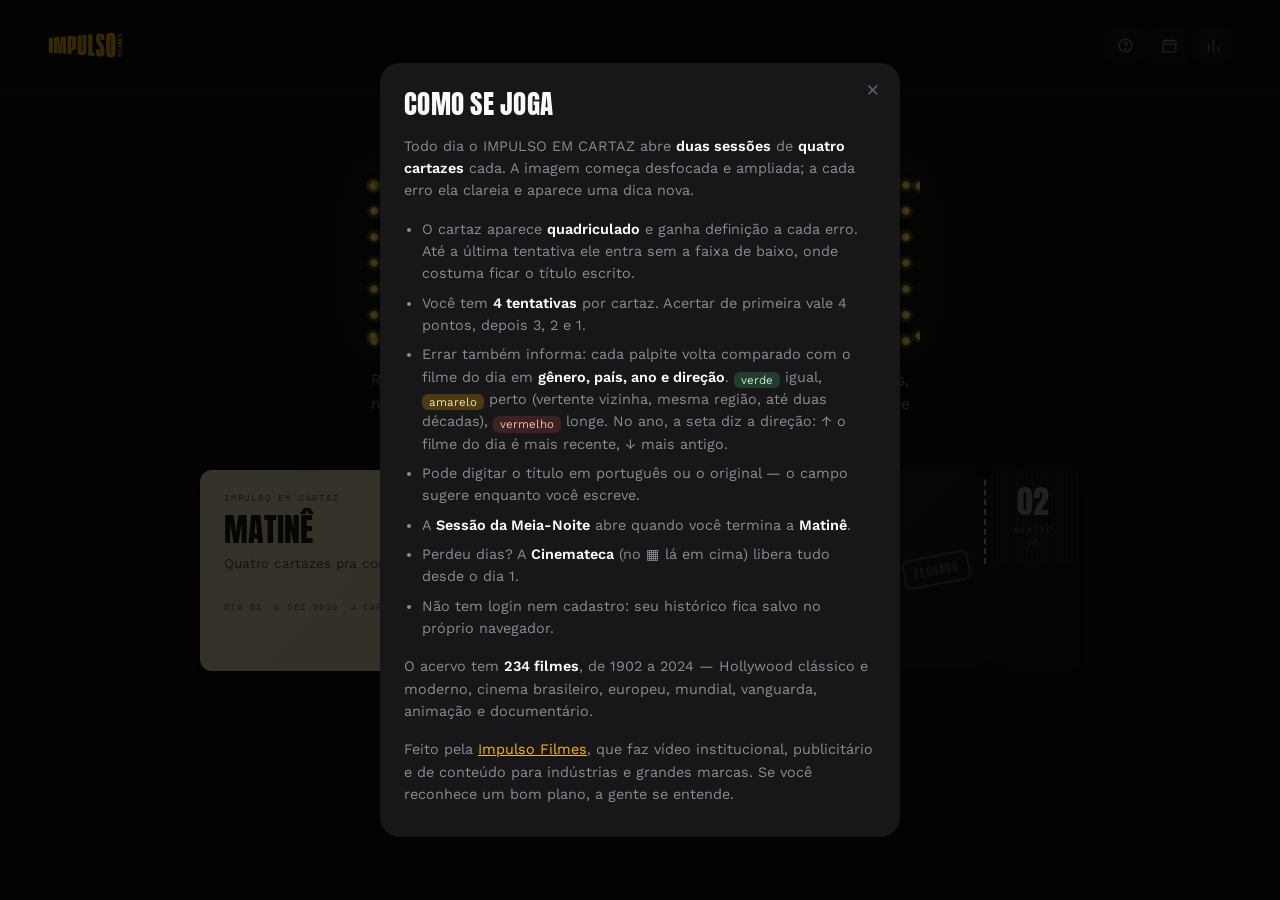
==== commit 6b557587: "Esconde o titulo do cartaz e faz o erro devolver informacao Duas mudancas na mecanica.  1. Com 44 qu" ====
--- a/index.html
+++ b/index.html
@@ -70,6 +70,7 @@
 <script src="js/util.js"></script>
 <script src="js/metricas.js"></script>
 <script src="js/calendario.js"></script>
+<script src="js/comparar.js"></script>
 <script src="js/imagens.js"></script>
 <script src="js/jogo.js"></script>
 </body>
--- a/css/estilo.css
+++ b/css/estilo.css
@@ -35,8 +35,8 @@
 h1,h2,h3,.placar .nota,.resultado-tarja{font-family:var(--fonte-titulo);font-weight:400;text-transform:uppercase;letter-spacing:.01em;line-height:1.22;margin:0}
 
 /* bigode: etiqueta curta em caixa alta, sempre em mono */
-.bigode,.dica b,.selo,.cabeca .trilha-rotulo,.ficha dt,.impulso-comenta b,
-.numeros span,.legenda,.etiqueta-imagem,.placar .de,.rodape,.sessao-btn .etiqueta,
+.bigode,.dica b,.ficha dt,.impulso-comenta b,
+.numeros span,.legenda,.etiqueta-imagem,.placar .de,.rodape,
 .dica-titulo,.desisto,.resumo-lista .ano,.faixa button{
   font-family:var(--fonte-mono);text-transform:uppercase;letter-spacing:.18em;
 }
@@ -62,27 +62,123 @@
 .faixa b{color:var(--texto);font-weight:500}
 .faixa button{color:var(--ambar);font-size:.62rem;white-space:nowrap}
 
-/* ---------- tela de sessoes ---------- */
-.abertura{padding:4px 0 22px}
-.abertura h1{font-size:clamp(2.1rem,11vw,2.9rem);line-height:1.05}
-.abertura .data{color:var(--ambar);font-size:.64rem;font-family:var(--fonte-mono);
-  text-transform:uppercase;letter-spacing:.2em;margin:8px 0 10px}
-.abertura p{color:var(--fraco);font-size:.92rem;margin:0}
-
-.sessao-btn{
-  width:100%;text-align:left;background:var(--superficie);border-radius:var(--r);
-  padding:18px;margin-bottom:12px;transition:background .15s,transform .1s;
-}
-.sessao-btn:hover:not(:disabled){background:var(--superficie2);transform:translateY(-1px)}
-.sessao-btn:disabled{opacity:.45;cursor:not-allowed}
-.sessao-linha{display:flex;align-items:center;justify-content:space-between;gap:14px;width:100%}
-.sessao-btn .etiqueta{font-size:.6rem;color:var(--ambar)}
-.sessao-btn h3{font-size:1.6rem;margin:4px 0 3px}
-.sessao-btn small{color:var(--fraco);font-size:.85rem;font-family:var(--fonte)}
-.selo{font-size:.6rem;color:var(--fraco);background:var(--superficie2);border-radius:999px;
-  padding:6px 12px;white-space:nowrap}
-.selo.ok{color:var(--verde)}
-.selo.andamento{color:var(--ambar)}
+/* ---------- tela de sessoes: os dois ingressos ----------
+   A escolha da sessao e o primeiro contato com o jogo, entao ela deixa de ser
+   dois retangulos e vira bilhete de cinema: canhoto picotado, numero de serie,
+   "admite um" e carimbo de utilizado. O picote e feito com dois circulos da
+   cor do fundo sobre a linha tracejada. */
+.abertura{padding:10px 0 24px;text-align:center}
+/* credito de cartaz: o "apresenta" vem antes da marquise, como num poster */
+.abertura .apresenta{
+  font-family:var(--fonte-mono);font-size:.56rem;letter-spacing:.3em;text-transform:uppercase;
+  color:var(--fraco);margin:0 0 14px;
+}
+
+/* letreiro de cinema: painel claro de letras avulsas, moldura escura e
+   lampadas em volta. As lampadas sao quatro camadas de fundo — uma por borda —
+   com um circulo desenhado em radial-gradient e repetido ao longo do lado. */
+.marquise{
+  --lampada:radial-gradient(circle,#fff3cf 0 2.6px,#fdb908 2.6px 4.2px,rgba(253,185,8,.28) 4.2px 7px,transparent 7px);
+  position:relative;max-width:430px;margin:0 auto;padding:16px;border-radius:10px;
+  background-color:#141416;
+  background-image:var(--lampada),var(--lampada),var(--lampada),var(--lampada);
+  background-size:26px 26px;
+  background-position:0 1px,0 calc(100% - 1px),1px 0,calc(100% - 1px) 0;
+  background-repeat:repeat-x,repeat-x,repeat-y,repeat-y;
+  box-shadow:0 0 44px rgba(253,185,8,.16),0 14px 34px rgba(0,0,0,.5);
+  animation:brilho 4.5s ease-in-out infinite;
+}
+@keyframes brilho{
+  0%,100%{filter:brightness(1)}
+  50%{filter:brightness(.88)}
+}
+@media (prefers-reduced-motion:reduce){.marquise{animation:none}}
+
+.marquise .painel{
+  background:#f2efe4;border-radius:4px;padding:18px 16px 16px;
+  /* ripas horizontais do quadro de letras */
+  background-image:repeating-linear-gradient(180deg,rgba(0,0,0,.055) 0 1px,transparent 1px 30px);
+  box-shadow:inset 0 2px 8px rgba(0,0,0,.22);
+}
+.marquise h1{
+  color:#1a1a1f;font-size:clamp(2.1rem,11vw,2.9rem);line-height:1.08;
+  letter-spacing:.02em;margin:0;
+}
+.marquise .data{
+  color:#5a574c;font-family:var(--fonte-mono);font-size:.62rem;letter-spacing:.16em;
+  text-transform:uppercase;margin:9px auto 0;white-space:nowrap;
+}
+.abertura .apresentacao{color:var(--fraco);font-size:.87rem;margin:18px auto 0;max-width:40ch;line-height:1.55}
+.abertura .apresentacao b{color:var(--texto);font-weight:500}
+
+.lista-sessoes{display:flex;flex-direction:column;gap:16px}
+
+.ingresso{
+  position:relative;display:grid;grid-template-columns:1fr 86px;
+  border-radius:12px;padding:0;text-align:left;overflow:visible;
+  font-family:var(--fonte);transition:transform .16s ease,box-shadow .16s ease;
+  box-shadow:0 10px 26px rgba(0,0,0,.45);isolation:isolate;
+}
+.ingresso:hover:not(:disabled){transform:translateY(-3px) rotate(-.4deg);box-shadow:0 16px 34px rgba(0,0,0,.55)}
+.ingresso:disabled{cursor:not-allowed;filter:saturate(.35) brightness(.72)}
+
+/* papel de cada sessao */
+.ingresso.matine{background:linear-gradient(135deg,#f6e6c4,#e7d1a2);color:#1b1a16}
+.ingresso.meianoite{background:linear-gradient(135deg,#232a4d,#141a33);color:#eceaf6}
+
+.ingresso .corpo{padding:18px 20px 16px;display:flex;flex-direction:column;gap:5px;min-height:132px}
+.ingresso .etiqueta{font-family:var(--fonte-mono);font-size:.56rem;letter-spacing:.2em;
+  text-transform:uppercase;opacity:.62}
+.ingresso .nome{font-family:var(--fonte-titulo);font-size:1.9rem;line-height:1.3;text-transform:uppercase;padding-top:.04em}
+.ingresso .recado{font-size:.84rem;opacity:.72;margin-bottom:auto}
+.ingresso .rodape-ingresso{display:flex;gap:12px;flex-wrap:wrap;font-family:var(--fonte-mono);font-size:.55rem;
+  letter-spacing:.16em;text-transform:uppercase;opacity:.55;padding-top:10px}
+
+/* canhoto destacavel */
+.ingresso .canhoto{
+  position:relative;display:flex;flex-direction:column;align-items:center;justify-content:center;
+  gap:6px;padding:16px 8px;border-left:2px dashed currentColor;
+}
+.ingresso .canhoto::before{
+  content:"";position:absolute;inset:0;opacity:.07;
+  background:repeating-linear-gradient(90deg,currentColor 0 2px,transparent 2px 5px);
+}
+.ingresso .serie{font-family:var(--fonte-titulo);font-size:2rem;line-height:1;opacity:.85}
+.ingresso .admite{font-family:var(--fonte-mono);font-size:.5rem;letter-spacing:.18em;
+  text-transform:uppercase;text-align:center;opacity:.6;line-height:1.5}
+
+/* o picote: dois furos na cor do fundo, em cima e embaixo da linha */
+.ingresso .furo{position:absolute;right:86px;width:18px;height:18px;border-radius:50%;
+  background:var(--fundo);transform:translateX(50%);z-index:2}
+.ingresso .furo.cima{top:-9px}
+.ingresso .furo.baixo{bottom:-9px}
+
+/* carimbo de situacao */
+/* o carimbo fica na faixa reservada a direita do corpo; e o corpo ganha
+   recuo equivalente, pra letra nenhuma passar por baixo dele */
+.carimbo{
+  position:absolute;right:98px;top:50%;z-index:3;
+  transform:translateY(-50%) rotate(-11deg);
+  font-family:var(--fonte-titulo);font-size:1.02rem;letter-spacing:.06em;text-transform:uppercase;
+  border:2.5px solid currentColor;border-radius:7px;padding:5px 12px;opacity:.92;
+  white-space:nowrap;
+}
+.ingresso.com-carimbo .corpo{padding-right:96px}
+.carimbo.ok{color:#2f7d4d}
+.ingresso.meianoite .carimbo.ok{color:#7fd6a0}
+.carimbo.andamento{color:#c06a12}
+.ingresso.meianoite .carimbo.andamento{color:var(--ambar)}
+.carimbo.fechada{color:#6b6b73;font-size:.74rem;padding:4px 9px}
+
+@media (max-width:420px){
+  .ingresso{grid-template-columns:1fr 66px}
+  .ingresso .furo{right:66px}
+  .ingresso .nome{font-size:1.55rem}
+  .ingresso .serie{font-size:1.6rem}
+  .carimbo{right:70px;font-size:.8rem;padding:4px 8px}
+  .carimbo.fechada{font-size:.66rem}
+  .ingresso.com-carimbo .corpo{padding-right:92px}
+}
 
 /* ---------- tela de jogo e revelacao ---------- */
 .jogo-grade{display:block}
@@ -95,8 +191,25 @@
 .trilha i.errou{background:var(--vermelho)}
 .trilha i.agora{background:var(--ambar)}
 
+/* vitrine: o quadro de cartaz que fica na porta do cinema, com a plaquinha
+   "Em Cartaz" em cima. Serve de moldura pro pôster e diz, sem explicar, que
+   e ali que a pessoa tem que olhar. */
+.vitrine{
+  position:relative;padding:34px 12px 12px;border-radius:18px;
+  background:linear-gradient(#1e1e23,#141417);
+  box-shadow:inset 0 0 0 1px rgba(255,255,255,.055),0 16px 38px rgba(0,0,0,.5);
+}
+.vitrine .placa{
+  position:absolute;top:9px;left:50%;transform:translateX(-50%);
+  background:#f2efe4;color:#1a1a1f;font-family:var(--fonte-titulo);
+  font-size:.82rem;letter-spacing:.16em;text-transform:uppercase;
+  padding:3px 15px 2px;border-radius:3px;white-space:nowrap;
+  background-image:repeating-linear-gradient(180deg,rgba(0,0,0,.05) 0 1px,transparent 1px 9px);
+  box-shadow:0 2px 8px rgba(0,0,0,.45),inset 0 -1px 0 rgba(0,0,0,.12);
+}
+
 .moldura{
-  position:relative;width:100%;aspect-ratio:1/1;border-radius:20px;overflow:hidden;
+  position:relative;width:100%;aspect-ratio:1/1;border-radius:10px;overflow:hidden;
   background:#000;display:grid;place-items:center;
 }
 .moldura img,.moldura canvas{width:100%;height:100%;object-fit:cover;display:block;animation:aparecer .3s ease}
@@ -154,6 +267,32 @@
 .desisto:hover{color:var(--vermelho)}
 .erro-anterior{margin-top:12px;font-size:.86rem;color:var(--vermelho);text-align:center;animation:tremer .3s}
 @keyframes tremer{25%{transform:translateX(-4px)}75%{transform:translateX(4px)}}
+
+/* ---------- quadro de palpites ----------
+   Cada erro vira uma linha de quatro colunas comparando o filme chutado com o
+   do dia. Quando ha palpites, a vitrine cede altura: a informacao acumulada
+   passa a valer mais que o tamanho do cartaz. */
+.palpites{margin-top:18px}
+.palpites .dica-titulo{margin-bottom:8px}
+.palpite-linha{margin-bottom:10px}
+.palpite-nome{
+  display:block;font-size:.78rem;color:var(--fraco);margin-bottom:4px;
+  white-space:nowrap;overflow:hidden;text-overflow:ellipsis;
+}
+.palpite-fora{font-family:var(--fonte-mono);font-size:.55rem;letter-spacing:.14em;
+  text-transform:uppercase;color:var(--apagado)}
+.celulas{display:grid;grid-template-columns:repeat(4,1fr);gap:5px}
+.celula{
+  border-radius:9px;padding:6px 7px;font-size:.72rem;line-height:1.25;
+  display:flex;flex-direction:column;gap:2px;min-width:0;overflow:hidden;
+}
+.celula .v{display:block;overflow:hidden;text-overflow:ellipsis;white-space:nowrap}
+.celula b{font-family:var(--fonte-mono);font-size:.45rem;letter-spacing:.1em;
+  text-transform:uppercase;opacity:.72;font-weight:500}
+.celula.verde{background:rgba(78,164,106,.26);color:#bdf0cd}
+.celula.amarelo{background:rgba(253,185,8,.22);color:#f7dfa4}
+.celula.vermelho{background:rgba(208,86,60,.2);color:#f0bcae}
+.tem-palpites .moldura{max-height:30vh}
 
 /* ---------- revelacao ---------- */
 .resultado-tarja{
@@ -185,6 +324,18 @@
 .resumo-lista li:last-child{border-bottom:0}
 .resumo-lista .ano{color:var(--apagado);font-size:.64rem}
 
+/* o proximo ingresso, no fim da sessao: e a acao mais provavel de quem
+   acabou de jogar, entao aparece logo depois do placar e com o mesmo peso
+   visual do ingresso da abertura, em vez de um botao apagado no rodape */
+.proximo-ingresso{margin-top:26px}
+.proximo-ingresso .dica-titulo{margin-bottom:10px;text-align:center}
+.proximo-ingresso .ingresso{animation:chamar 2.6s ease-in-out 1.2s 2}
+@keyframes chamar{
+  0%,100%{transform:none}
+  40%{transform:translateY(-4px) rotate(-.5deg)}
+}
+@media (prefers-reduced-motion:reduce){.proximo-ingresso .ingresso{animation:none}}
+
 /* ---------- desafiar alguem ---------- */
 .desafio{margin-top:26px}
 .desafio h3{font-size:1.5rem;margin-bottom:4px}
@@ -249,6 +400,7 @@
   max-height:86vh;overflow:auto;position:relative}
 .modal h2{font-size:1.7rem;margin-bottom:12px}
 .modal p,.modal li{font-size:.9rem;color:var(--fraco)}
+.modal .celula{padding:1px 7px;font-size:.72rem;border-radius:6px;vertical-align:-2px}
 .modal b{color:var(--texto)}
 .modal ul{padding-left:18px}
 .modal li{margin-bottom:7px}
@@ -274,18 +426,31 @@
     display:grid;grid-template-columns:auto 400px;gap:64px;
     align-items:center;justify-content:center;padding:44px 0;
   }
-  .jogo-grade .moldura{aspect-ratio:3/4;height:min(62vh,540px);width:auto}
+  .jogo-grade .vitrine{width:max-content;padding:40px 14px 14px}
+  .jogo-grade .vitrine .placa{font-size:.92rem;top:11px}
+  .jogo-grade .moldura{aspect-ratio:3/4;height:min(58vh,520px);width:auto}
+  .tem-palpites .jogo-grade .moldura{height:min(50vh,460px)}
+  .celula{font-size:.75rem}
   .cabeca{display:block;margin:0 0 24px}
   .cabeca h1{font-size:2.6rem;margin-bottom:12px}
   .trilha i{width:42px}
   .dicas{flex-direction:column;align-items:flex-start}
   .dica{width:100%;border-radius:14px;padding:11px 16px;font-size:.88rem}
 
-  .abertura{padding:44px 0 26px;text-align:center}
-  .abertura h1{font-size:4rem}
-  .abertura p{max-width:520px;margin:0 auto}
-  .lista-sessoes{display:grid;grid-template-columns:1fr 1fr;gap:16px;max-width:820px;margin:0 auto}
-  .sessao-btn{margin:0;padding:24px}
+  .abertura{padding:48px 0 30px}
+  .marquise{max-width:560px;padding:20px}
+  .marquise .painel{padding:24px 22px 20px}
+  .marquise h1{font-size:3.9rem}
+  .marquise .data{font-size:.68rem}
+  .abertura .apresenta{font-size:.62rem;margin-bottom:18px}
+  .abertura .apresentacao{max-width:54ch;font-size:.97rem}
+  .lista-sessoes{display:grid;grid-template-columns:1fr 1fr;gap:22px;max-width:880px;margin:0 auto;align-items:stretch}
+  .ingresso{grid-template-columns:1fr 96px}
+  .ingresso .furo{right:96px}
+  .ingresso .corpo{min-height:160px;padding:22px 24px 18px}
+  .ingresso .nome{font-size:2rem}
+  .carimbo{right:110px}
+  .ingresso.com-carimbo .corpo{padding-right:104px}
 
   .coluna-estreita{max-width:560px;margin:0 auto}
   .chamada{max-width:560px;margin:34px auto 8px}
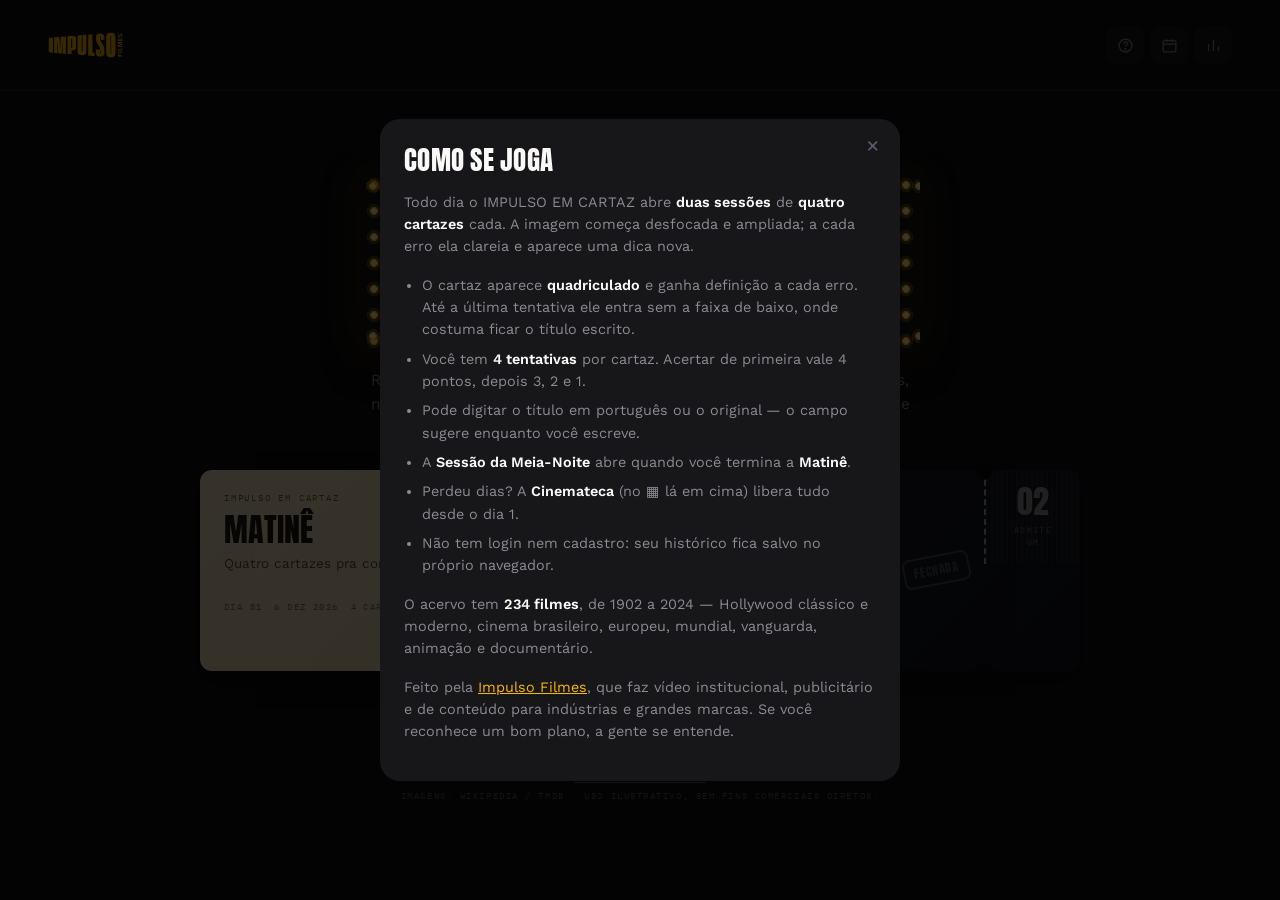
==== commit 0d741c38: "Remove o quadro de palpites e mantem so o corte da faixa do titulo O quadro comparava cada erro com " ====
--- a/index.html
+++ b/index.html
@@ -70,7 +70,6 @@
 <script src="js/util.js"></script>
 <script src="js/metricas.js"></script>
 <script src="js/calendario.js"></script>
-<script src="js/comparar.js"></script>
 <script src="js/imagens.js"></script>
 <script src="js/jogo.js"></script>
 </body>
--- a/css/estilo.css
+++ b/css/estilo.css
@@ -268,32 +268,6 @@
 .erro-anterior{margin-top:12px;font-size:.86rem;color:var(--vermelho);text-align:center;animation:tremer .3s}
 @keyframes tremer{25%{transform:translateX(-4px)}75%{transform:translateX(4px)}}
 
-/* ---------- quadro de palpites ----------
-   Cada erro vira uma linha de quatro colunas comparando o filme chutado com o
-   do dia. Quando ha palpites, a vitrine cede altura: a informacao acumulada
-   passa a valer mais que o tamanho do cartaz. */
-.palpites{margin-top:18px}
-.palpites .dica-titulo{margin-bottom:8px}
-.palpite-linha{margin-bottom:10px}
-.palpite-nome{
-  display:block;font-size:.78rem;color:var(--fraco);margin-bottom:4px;
-  white-space:nowrap;overflow:hidden;text-overflow:ellipsis;
-}
-.palpite-fora{font-family:var(--fonte-mono);font-size:.55rem;letter-spacing:.14em;
-  text-transform:uppercase;color:var(--apagado)}
-.celulas{display:grid;grid-template-columns:repeat(4,1fr);gap:5px}
-.celula{
-  border-radius:9px;padding:6px 7px;font-size:.72rem;line-height:1.25;
-  display:flex;flex-direction:column;gap:2px;min-width:0;overflow:hidden;
-}
-.celula .v{display:block;overflow:hidden;text-overflow:ellipsis;white-space:nowrap}
-.celula b{font-family:var(--fonte-mono);font-size:.45rem;letter-spacing:.1em;
-  text-transform:uppercase;opacity:.72;font-weight:500}
-.celula.verde{background:rgba(78,164,106,.26);color:#bdf0cd}
-.celula.amarelo{background:rgba(253,185,8,.22);color:#f7dfa4}
-.celula.vermelho{background:rgba(208,86,60,.2);color:#f0bcae}
-.tem-palpites .moldura{max-height:30vh}
-
 /* ---------- revelacao ---------- */
 .resultado-tarja{
   font-family:var(--fonte-mono);font-size:.64rem;letter-spacing:.18em;text-transform:uppercase;
@@ -400,7 +374,6 @@
   max-height:86vh;overflow:auto;position:relative}
 .modal h2{font-size:1.7rem;margin-bottom:12px}
 .modal p,.modal li{font-size:.9rem;color:var(--fraco)}
-.modal .celula{padding:1px 7px;font-size:.72rem;border-radius:6px;vertical-align:-2px}
 .modal b{color:var(--texto)}
 .modal ul{padding-left:18px}
 .modal li{margin-bottom:7px}
@@ -429,8 +402,6 @@
   .jogo-grade .vitrine{width:max-content;padding:40px 14px 14px}
   .jogo-grade .vitrine .placa{font-size:.92rem;top:11px}
   .jogo-grade .moldura{aspect-ratio:3/4;height:min(58vh,520px);width:auto}
-  .tem-palpites .jogo-grade .moldura{height:min(50vh,460px)}
-  .celula{font-size:.75rem}
   .cabeca{display:block;margin:0 0 24px}
   .cabeca h1{font-size:2.6rem;margin-bottom:12px}
   .trilha i{width:42px}
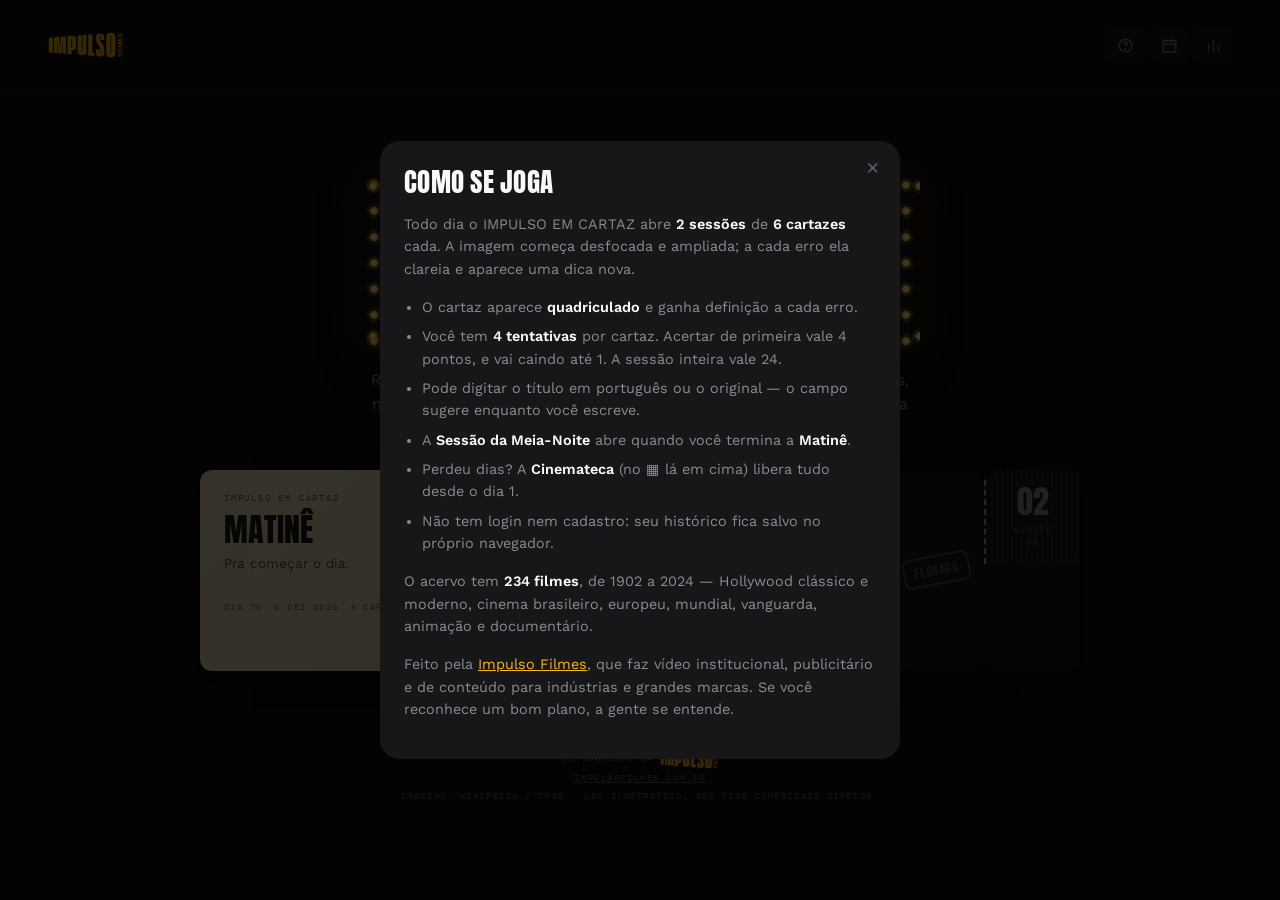
==== commit 85a49a4d: "Passa a sessao para 6 cartazes, com todo numero calculado Sao 12 cartazes por dia agora, e a sessao " ====
--- a/index.html
+++ b/index.html
@@ -4,10 +4,10 @@
 <meta charset="utf-8">
 <meta name="viewport" content="width=device-width,initial-scale=1,viewport-fit=cover">
 <title>Impulso em Cartaz — o joguinho cinéfilo da Impulso Filmes</title>
-<meta name="description" content="Todo dia, oito cartazes de cinema desfocados em duas sessões. Adivinhe o filme, de Méliès a Bacurau. Um joguinho da Impulso Filmes.">
+<meta name="description" content="Todo dia, doze cartazes de cinema quadriculados em duas sessões. Adivinhe o filme, de Méliès a Bacurau. Um joguinho da Impulso Filmes.">
 <meta name="theme-color" content="#131313">
 <meta property="og:title" content="Impulso em Cartaz — o joguinho cinéfilo da Impulso Filmes">
-<meta property="og:description" content="Quatro cartazes na Matinê, quatro na Sessão da Meia-Noite. Todo dia. Sem login.">
+<meta property="og:description" content="Seis cartazes na Matinê, seis na Sessão da Meia-Noite. Todo dia. Sem login.">
 <meta property="og:type" content="website">
 <meta property="og:url" content="https://danielimpulso.github.io/impulso-em-cartaz/">
 <meta property="og:image" content="https://danielimpulso.github.io/impulso-em-cartaz/assets/og.jpg">
@@ -16,7 +16,7 @@
 <meta property="og:locale" content="pt_BR">
 <meta name="twitter:card" content="summary_large_image">
 <meta name="twitter:title" content="Impulso em Cartaz">
-<meta name="twitter:description" content="Oito cartazes de cinema desfocados por dia, em duas sessões. Um joguinho da Impulso Filmes.">
+<meta name="twitter:description" content="Doze cartazes de cinema quadriculados por dia, em duas sessões. Um joguinho da Impulso Filmes.">
 <meta name="twitter:image" content="https://danielimpulso.github.io/impulso-em-cartaz/assets/og.jpg">
 <link rel="apple-touch-icon" href="assets/icone-180.png">
 <link rel="icon" href="data:image/svg+xml,%3Csvg xmlns='http://www.w3.org/2000/svg' viewBox='0 0 100 100'%3E%3Crect width='100' height='100' rx='22' fill='%23131313'/%3E%3Ccircle cx='50' cy='50' r='26' fill='none' stroke='%23f5b32d' stroke-width='7'/%3E%3Ccircle cx='50' cy='50' r='7' fill='%23f5b32d'/%3E%3C/svg%3E">
--- a/css/estilo.css
+++ b/css/estilo.css
@@ -185,8 +185,10 @@
 .cabeca{display:flex;align-items:baseline;justify-content:space-between;gap:14px;margin:16px 0 14px}
 .cabeca h1{font-size:1.65rem}
 .cabeca h1 i{font-style:normal;color:var(--ambar)}
-.trilha{display:flex;gap:5px;flex:0 0 auto}
-.trilha i{width:26px;height:3px;border-radius:2px;background:var(--linha);display:block}
+.trilha{display:flex;gap:4px;flex:0 0 auto}
+/* com 6 cartazes por sessao a trilha tem 6 tracinhos: estreitos o bastante
+   pra caber ao lado do titulo num celular de 360px */
+.trilha i{width:16px;height:3px;border-radius:2px;background:var(--linha);display:block}
 .trilha i.ok{background:var(--verde)}
 .trilha i.errou{background:var(--vermelho)}
 .trilha i.agora{background:var(--ambar)}
@@ -404,7 +406,7 @@
   .jogo-grade .moldura{aspect-ratio:3/4;height:min(58vh,520px);width:auto}
   .cabeca{display:block;margin:0 0 24px}
   .cabeca h1{font-size:2.6rem;margin-bottom:12px}
-  .trilha i{width:42px}
+  .trilha i{width:34px}
   .dicas{flex-direction:column;align-items:flex-start}
   .dica{width:100%;border-radius:14px;padding:11px 16px;font-size:.88rem}
 
